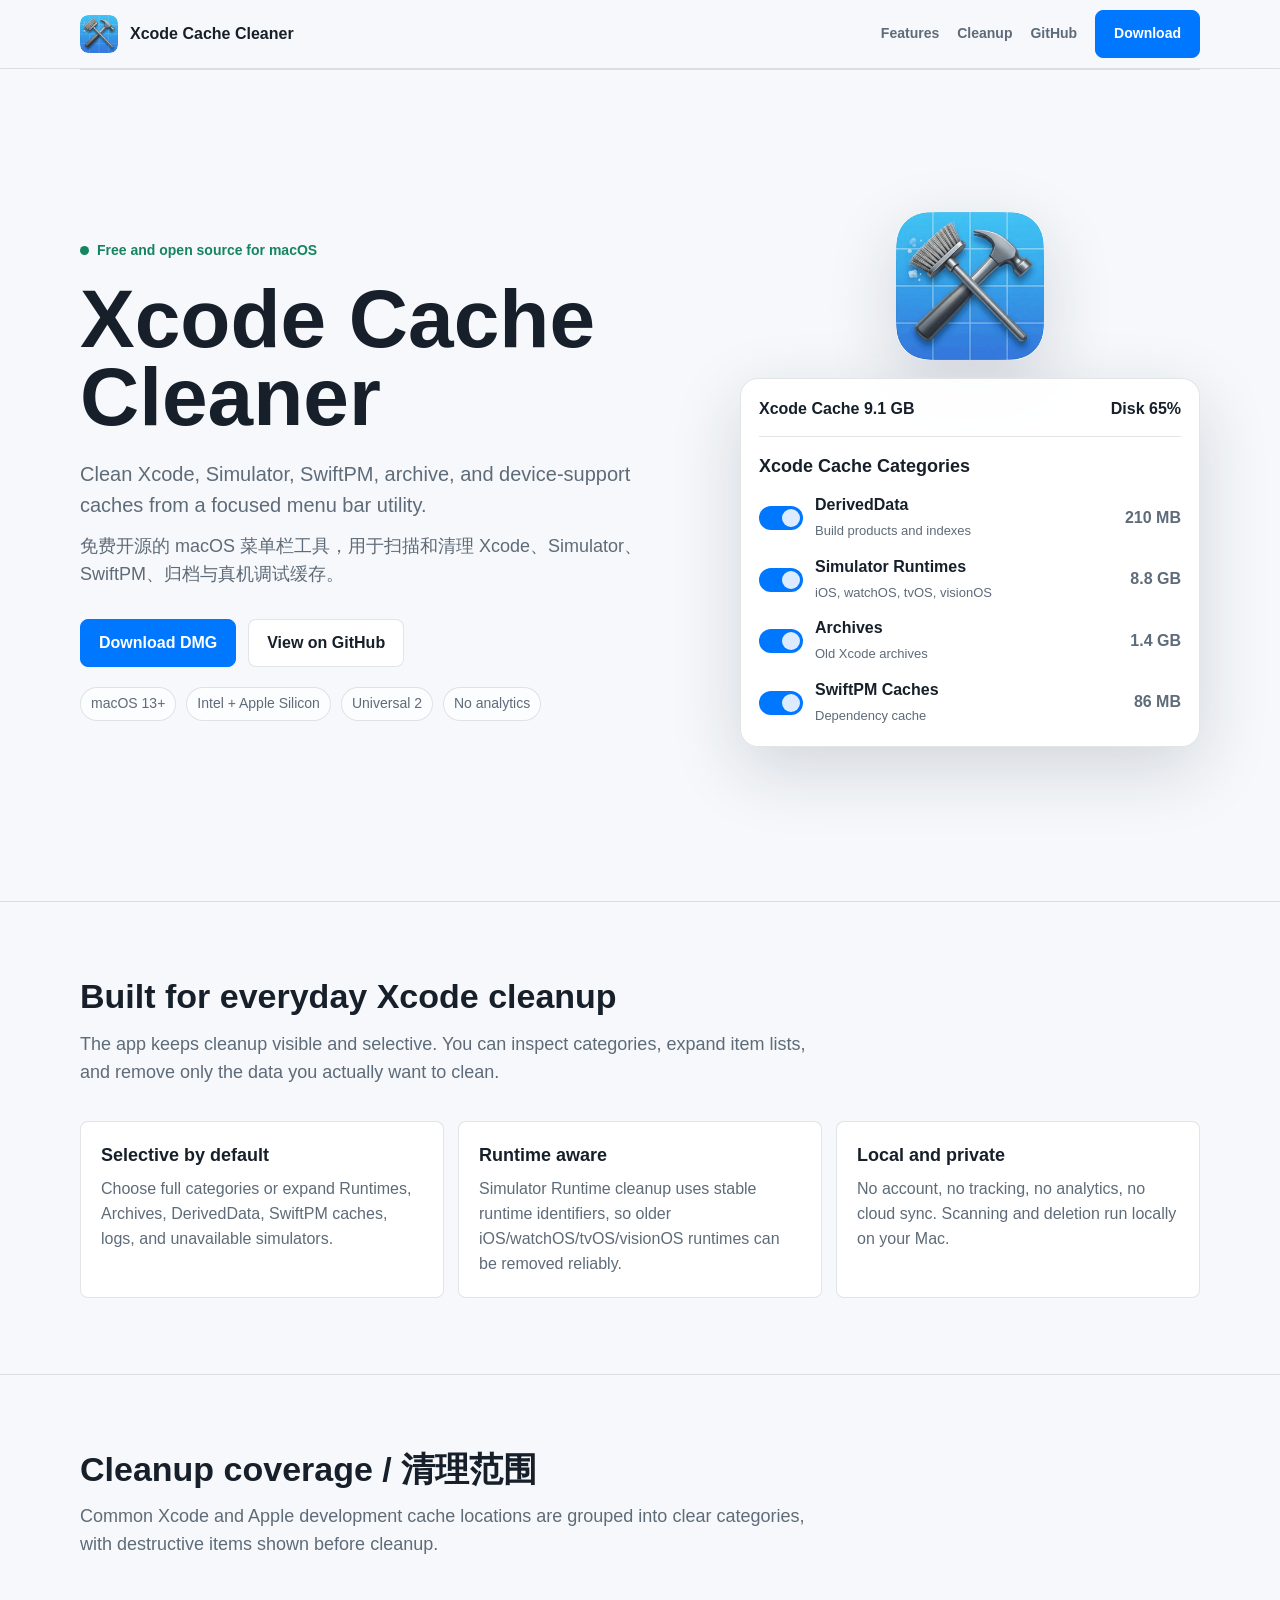
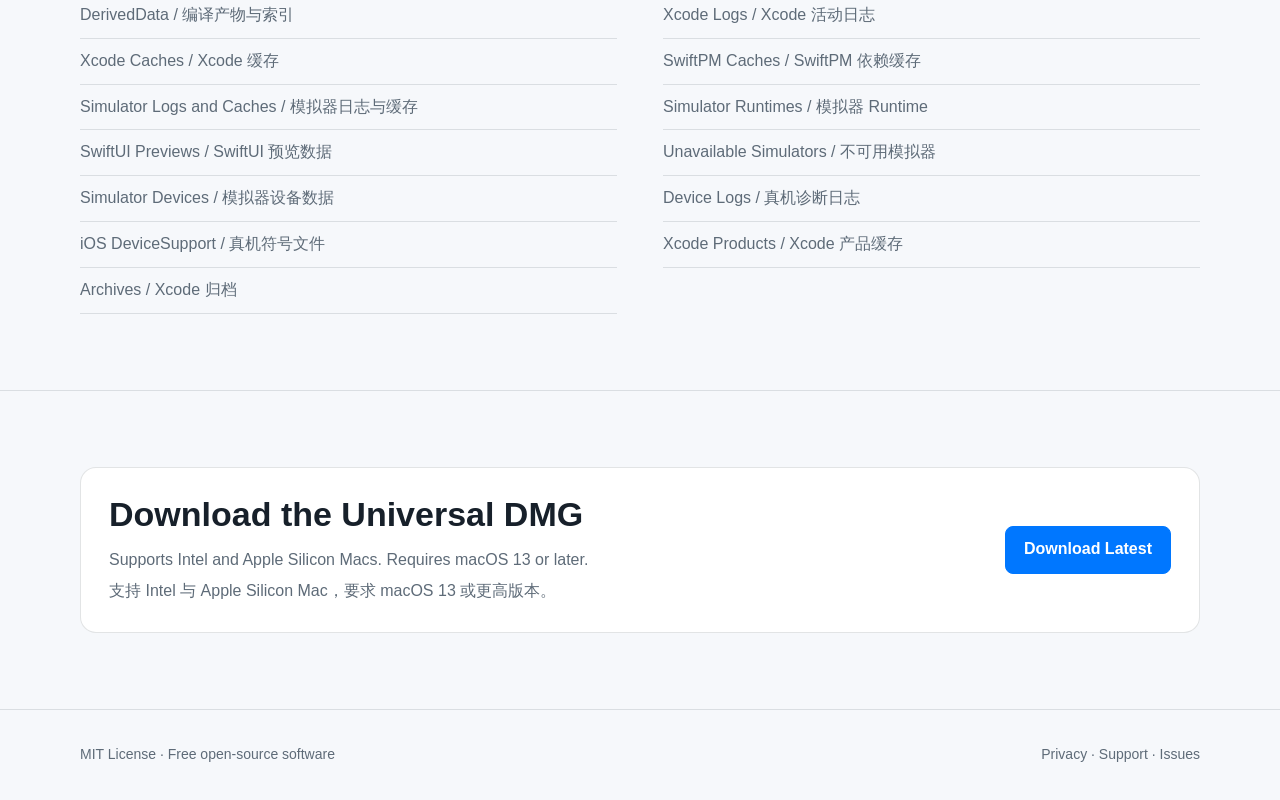
==== index.html @ e65fd84c "Polish README and GitHub Pages" ====
<!doctype html>
<html lang="en">
<head>
  <meta charset="utf-8" />
  <meta name="viewport" content="width=device-width, initial-scale=1" />
  <meta name="description" content="Xcode Cache Cleaner is a free open-source macOS menu bar utility for cleaning Xcode, Simulator, SwiftPM, archive, and device-support caches." />
  <title>Xcode Cache Cleaner</title>
  <style>
    :root {
      color-scheme: light dark;
      --bg: #f6f8fb;
      --surface: #ffffff;
      --surface-soft: #eef3f8;
      --text: #17202a;
      --muted: #5e6b78;
      --line: rgba(23, 32, 42, .12);
      --blue: #0077ff;
      --green: #16845f;
      --shadow: 0 22px 70px rgba(26, 39, 56, .16);
      --radius: 8px;
      font-family: -apple-system, BlinkMacSystemFont, "SF Pro Text", "Segoe UI", Helvetica, Arial, sans-serif;
    }

    @media (prefers-color-scheme: dark) {
      :root {
        --bg: #101416;
        --surface: #171d20;
        --surface-soft: #20282d;
        --text: #f2f5f7;
        --muted: #a4adb5;
        --line: rgba(242, 245, 247, .13);
        --shadow: 0 22px 70px rgba(0, 0, 0, .36);
      }
    }

    * { box-sizing: border-box; }

    body {
      margin: 0;
      background: var(--bg);
      color: var(--text);
      line-height: 1.55;
    }

    a { color: inherit; }

    .wrap {
      width: min(1120px, calc(100% - 40px));
      margin: 0 auto;
    }

    header {
      position: sticky;
      top: 0;
      z-index: 4;
      border-bottom: 1px solid var(--line);
      background: color-mix(in srgb, var(--bg) 86%, transparent);
      backdrop-filter: blur(18px);
    }

    nav {
      min-height: 68px;
      display: flex;
      align-items: center;
      justify-content: space-between;
      gap: 20px;
    }

    .brand {
      display: inline-flex;
      align-items: center;
      gap: 12px;
      text-decoration: none;
      font-weight: 800;
    }

    .brand img {
      width: 38px;
      height: 38px;
      border-radius: 8px;
    }

    .nav-links {
      display: flex;
      align-items: center;
      gap: 18px;
      color: var(--muted);
      font-size: 14px;
      font-weight: 650;
    }

    .nav-links a {
      text-decoration: none;
    }

    .hero {
      min-height: calc(100vh - 68px);
      display: grid;
      grid-template-columns: minmax(0, 1fr) minmax(360px, 460px);
      align-items: center;
      gap: 64px;
      padding: 60px 0 72px;
    }

    .eyebrow {
      display: inline-flex;
      align-items: center;
      gap: 8px;
      color: var(--green);
      font-size: 14px;
      font-weight: 800;
      margin-bottom: 18px;
    }

    .eyebrow::before {
      content: "";
      width: 9px;
      height: 9px;
      border-radius: 50%;
      background: var(--green);
    }

    h1 {
      font-size: clamp(46px, 7vw, 82px);
      line-height: .96;
      letter-spacing: 0;
      margin: 0 0 22px;
      max-width: 820px;
    }

    .lead {
      color: var(--muted);
      font-size: 20px;
      max-width: 700px;
      margin: 0 0 12px;
    }

    .lead.zh {
      font-size: 18px;
      margin-bottom: 30px;
    }

    .actions {
      display: flex;
      flex-wrap: wrap;
      gap: 12px;
      align-items: center;
    }

    .button {
      display: inline-flex;
      align-items: center;
      justify-content: center;
      min-height: 48px;
      padding: 0 18px;
      border-radius: var(--radius);
      text-decoration: none;
      font-weight: 800;
      border: 1px solid var(--line);
      background: var(--surface);
    }

    .button.primary {
      background: var(--blue);
      color: white;
      border-color: var(--blue);
    }

    .meta {
      margin-top: 20px;
      display: flex;
      flex-wrap: wrap;
      gap: 10px;
      color: var(--muted);
      font-size: 14px;
    }

    .pill {
      border: 1px solid var(--line);
      border-radius: 999px;
      padding: 5px 10px;
      background: color-mix(in srgb, var(--surface) 70%, transparent);
    }

    .product {
      display: grid;
      gap: 18px;
    }

    .app-icon {
      width: 148px;
      height: 148px;
      border-radius: 32px;
      box-shadow: var(--shadow);
      justify-self: center;
    }

    .menu-preview {
      border: 1px solid var(--line);
      background: color-mix(in srgb, var(--surface) 92%, transparent);
      border-radius: 18px;
      box-shadow: var(--shadow);
      padding: 18px;
    }

    .preview-top {
      display: flex;
      justify-content: space-between;
      gap: 16px;
      padding-bottom: 14px;
      border-bottom: 1px solid var(--line);
      font-weight: 800;
    }

    .preview-title {
      margin: 16px 0 12px;
      font-size: 18px;
      font-weight: 800;
    }

    .rows {
      display: grid;
      gap: 12px;
    }

    .row {
      display: grid;
      grid-template-columns: 44px 1fr auto;
      gap: 12px;
      align-items: center;
    }

    .toggle {
      width: 44px;
      height: 24px;
      border-radius: 999px;
      background: var(--blue);
      position: relative;
    }

    .toggle::after {
      content: "";
      position: absolute;
      right: 3px;
      top: 3px;
      width: 18px;
      height: 18px;
      border-radius: 50%;
      background: #dcebff;
    }

    .row strong { display: block; }
    .row span { color: var(--muted); font-size: 13px; }
    .size { color: var(--muted); font-weight: 800; white-space: nowrap; }

    section {
      padding: 76px 0;
      border-top: 1px solid var(--line);
    }

    h2 {
      font-size: 34px;
      line-height: 1.08;
      margin: 0 0 16px;
      letter-spacing: 0;
    }

    .section-lead {
      max-width: 760px;
      color: var(--muted);
      font-size: 18px;
      margin: 0 0 34px;
    }

    .grid {
      display: grid;
      grid-template-columns: repeat(3, minmax(0, 1fr));
      gap: 14px;
    }

    .feature {
      background: var(--surface);
      border: 1px solid var(--line);
      border-radius: var(--radius);
      padding: 20px;
    }

    .feature h3 {
      margin: 0 0 8px;
      font-size: 18px;
    }

    .feature p {
      margin: 0;
      color: var(--muted);
    }

    .categories {
      columns: 2;
      column-gap: 46px;
      padding: 0;
      margin: 0;
      list-style: none;
    }

    .categories li {
      break-inside: avoid;
      padding: 10px 0;
      border-bottom: 1px solid var(--line);
      color: var(--muted);
    }

    .download-band {
      background: var(--surface);
      border: 1px solid var(--line);
      border-radius: 16px;
      padding: 28px;
      display: flex;
      align-items: center;
      justify-content: space-between;
      gap: 24px;
    }

    .download-band p {
      margin: 6px 0 0;
      color: var(--muted);
    }

    footer {
      border-top: 1px solid var(--line);
      padding: 34px 0;
      color: var(--muted);
      font-size: 14px;
    }

    footer .wrap {
      display: flex;
      justify-content: space-between;
      gap: 20px;
      flex-wrap: wrap;
    }

    footer a { text-decoration: none; }

    @media (max-width: 860px) {
      .wrap { width: min(100% - 28px, 1120px); }
      .nav-links { gap: 12px; font-size: 13px; }
      .hero {
        grid-template-columns: 1fr;
        gap: 38px;
        padding-top: 38px;
      }
      .product { max-width: 520px; }
      .grid { grid-template-columns: 1fr; }
      .categories { columns: 1; }
      .download-band { align-items: flex-start; flex-direction: column; }
    }

    @media (max-width: 560px) {
      .nav-links a:not(.button) { display: none; }
      .brand span { display: none; }
      .button { width: 100%; }
      .actions .button { width: auto; }
      h1 { font-size: 44px; }
      .lead { font-size: 18px; }
      .lead.zh { font-size: 16px; }
      .preview-top { display: block; }
      .row { grid-template-columns: 44px 1fr; }
      .size { grid-column: 2; }
    }
  </style>
</head>
<body>
  <header>
    <nav class="wrap" aria-label="Main navigation">
      <a class="brand" href="#">
        <img src="XcodeCacheCleaner/Assets.xcassets/AppIcon.appiconset/icon_128.png" alt="Xcode Cache Cleaner icon" />
        <span>Xcode Cache Cleaner</span>
      </a>
      <div class="nav-links">
        <a href="#features">Features</a>
        <a href="#cleanup">Cleanup</a>
        <a href="https://github.com/yicheng2031/XcodeCacheCleaner">GitHub</a>
        <a class="button primary" href="https://github.com/yicheng2031/XcodeCacheCleaner/releases/latest">Download</a>
      </div>
    </nav>
  </header>

  <main>
    <section class="hero wrap">
      <div>
        <div class="eyebrow">Free and open source for macOS</div>
        <h1>Xcode Cache Cleaner</h1>
        <p class="lead">Clean Xcode, Simulator, SwiftPM, archive, and device-support caches from a focused menu bar utility.</p>
        <p class="lead zh">免费开源的 macOS 菜单栏工具，用于扫描和清理 Xcode、Simulator、SwiftPM、归档与真机调试缓存。</p>
        <div class="actions">
          <a class="button primary" href="https://github.com/yicheng2031/XcodeCacheCleaner/releases/latest">Download DMG</a>
          <a class="button" href="https://github.com/yicheng2031/XcodeCacheCleaner">View on GitHub</a>
        </div>
        <div class="meta" aria-label="Compatibility">
          <span class="pill">macOS 13+</span>
          <span class="pill">Intel + Apple Silicon</span>
          <span class="pill">Universal 2</span>
          <span class="pill">No analytics</span>
        </div>
      </div>

      <div class="product" aria-label="Product preview">
        <img class="app-icon" src="XcodeCacheCleaner/Assets.xcassets/AppIcon.appiconset/icon_256.png" alt="Xcode Cache Cleaner app icon" />
        <div class="menu-preview">
          <div class="preview-top">
            <span>Xcode Cache 9.1 GB</span>
            <span>Disk 65%</span>
          </div>
          <div class="preview-title">Xcode Cache Categories</div>
          <div class="rows">
            <div class="row">
              <span class="toggle"></span>
              <div><strong>DerivedData</strong><span>Build products and indexes</span></div>
              <div class="size">210 MB</div>
            </div>
            <div class="row">
              <span class="toggle"></span>
              <div><strong>Simulator Runtimes</strong><span>iOS, watchOS, tvOS, visionOS</span></div>
              <div class="size">8.8 GB</div>
            </div>
            <div class="row">
              <span class="toggle"></span>
              <div><strong>Archives</strong><span>Old Xcode archives</span></div>
              <div class="size">1.4 GB</div>
            </div>
            <div class="row">
              <span class="toggle"></span>
              <div><strong>SwiftPM Caches</strong><span>Dependency cache</span></div>
              <div class="size">86 MB</div>
            </div>
          </div>
        </div>
      </div>
    </section>

    <section id="features">
      <div class="wrap">
        <h2>Built for everyday Xcode cleanup</h2>
        <p class="section-lead">The app keeps cleanup visible and selective. You can inspect categories, expand item lists, and remove only the data you actually want to clean.</p>
        <div class="grid">
          <article class="feature">
            <h3>Selective by default</h3>
            <p>Choose full categories or expand Runtimes, Archives, DerivedData, SwiftPM caches, logs, and unavailable simulators.</p>
          </article>
          <article class="feature">
            <h3>Runtime aware</h3>
            <p>Simulator Runtime cleanup uses stable runtime identifiers, so older iOS/watchOS/tvOS/visionOS runtimes can be removed reliably.</p>
          </article>
          <article class="feature">
            <h3>Local and private</h3>
            <p>No account, no tracking, no analytics, no cloud sync. Scanning and deletion run locally on your Mac.</p>
          </article>
        </div>
      </div>
    </section>

    <section id="cleanup">
      <div class="wrap">
        <h2>Cleanup coverage / 清理范围</h2>
        <p class="section-lead">Common Xcode and Apple development cache locations are grouped into clear categories, with destructive items shown before cleanup.</p>
        <ul class="categories">
          <li>DerivedData / 编译产物与索引</li>
          <li>Xcode Caches / Xcode 缓存</li>
          <li>Simulator Logs and Caches / 模拟器日志与缓存</li>
          <li>SwiftUI Previews / SwiftUI 预览数据</li>
          <li>Simulator Devices / 模拟器设备数据</li>
          <li>iOS DeviceSupport / 真机符号文件</li>
          <li>Archives / Xcode 归档</li>
          <li>Xcode Logs / Xcode 活动日志</li>
          <li>SwiftPM Caches / SwiftPM 依赖缓存</li>
          <li>Simulator Runtimes / 模拟器 Runtime</li>
          <li>Unavailable Simulators / 不可用模拟器</li>
          <li>Device Logs / 真机诊断日志</li>
          <li>Xcode Products / Xcode 产品缓存</li>
        </ul>
      </div>
    </section>

    <section id="download">
      <div class="wrap">
        <div class="download-band">
          <div>
            <h2>Download the Universal DMG</h2>
            <p>Supports Intel and Apple Silicon Macs. Requires macOS 13 or later.</p>
            <p>支持 Intel 与 Apple Silicon Mac，要求 macOS 13 或更高版本。</p>
          </div>
          <a class="button primary" href="https://github.com/yicheng2031/XcodeCacheCleaner/releases/latest">Download Latest</a>
        </div>
      </div>
    </section>
  </main>

  <footer>
    <div class="wrap">
      <span>MIT License · Free open-source software</span>
      <span>
        <a href="privacy.html">Privacy</a> ·
        <a href="support.html">Support</a> ·
        <a href="https://github.com/yicheng2031/XcodeCacheCleaner/issues">Issues</a>
      </span>
    </div>
  </footer>
</body>
</html>
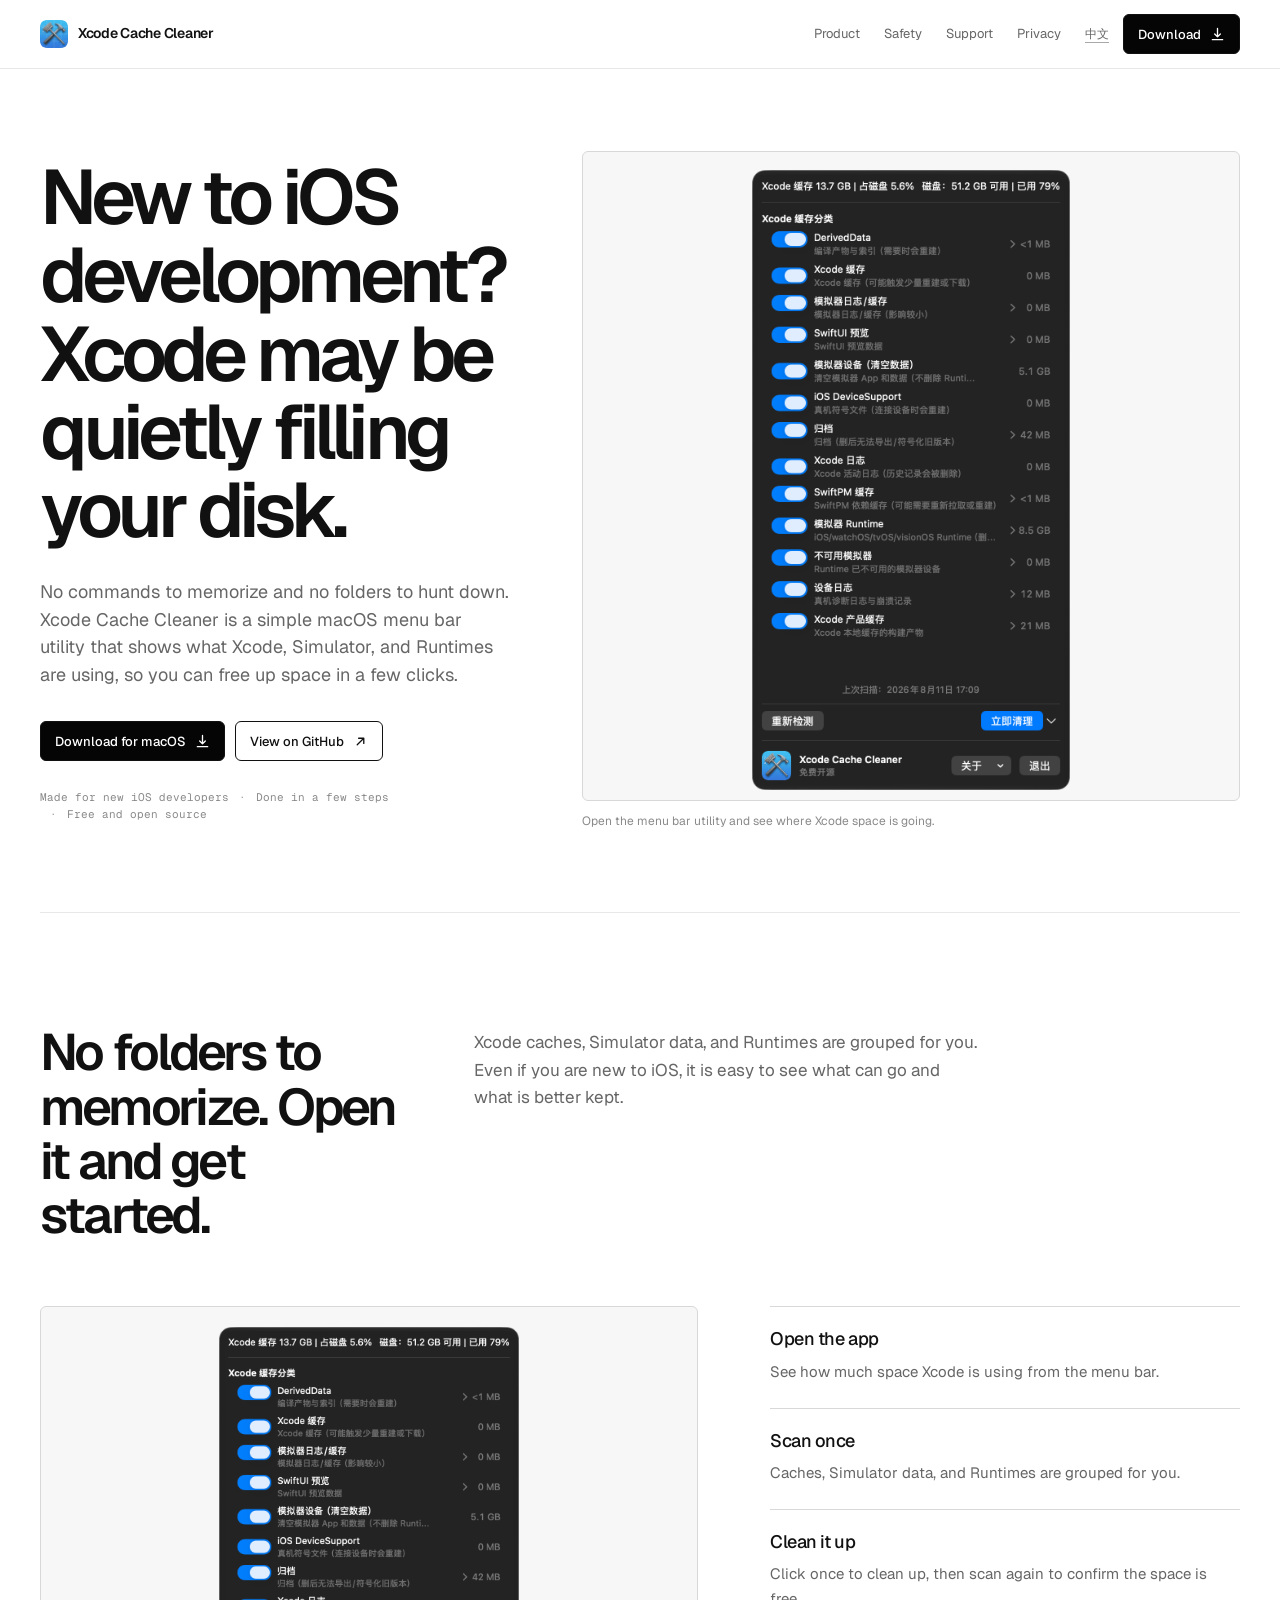
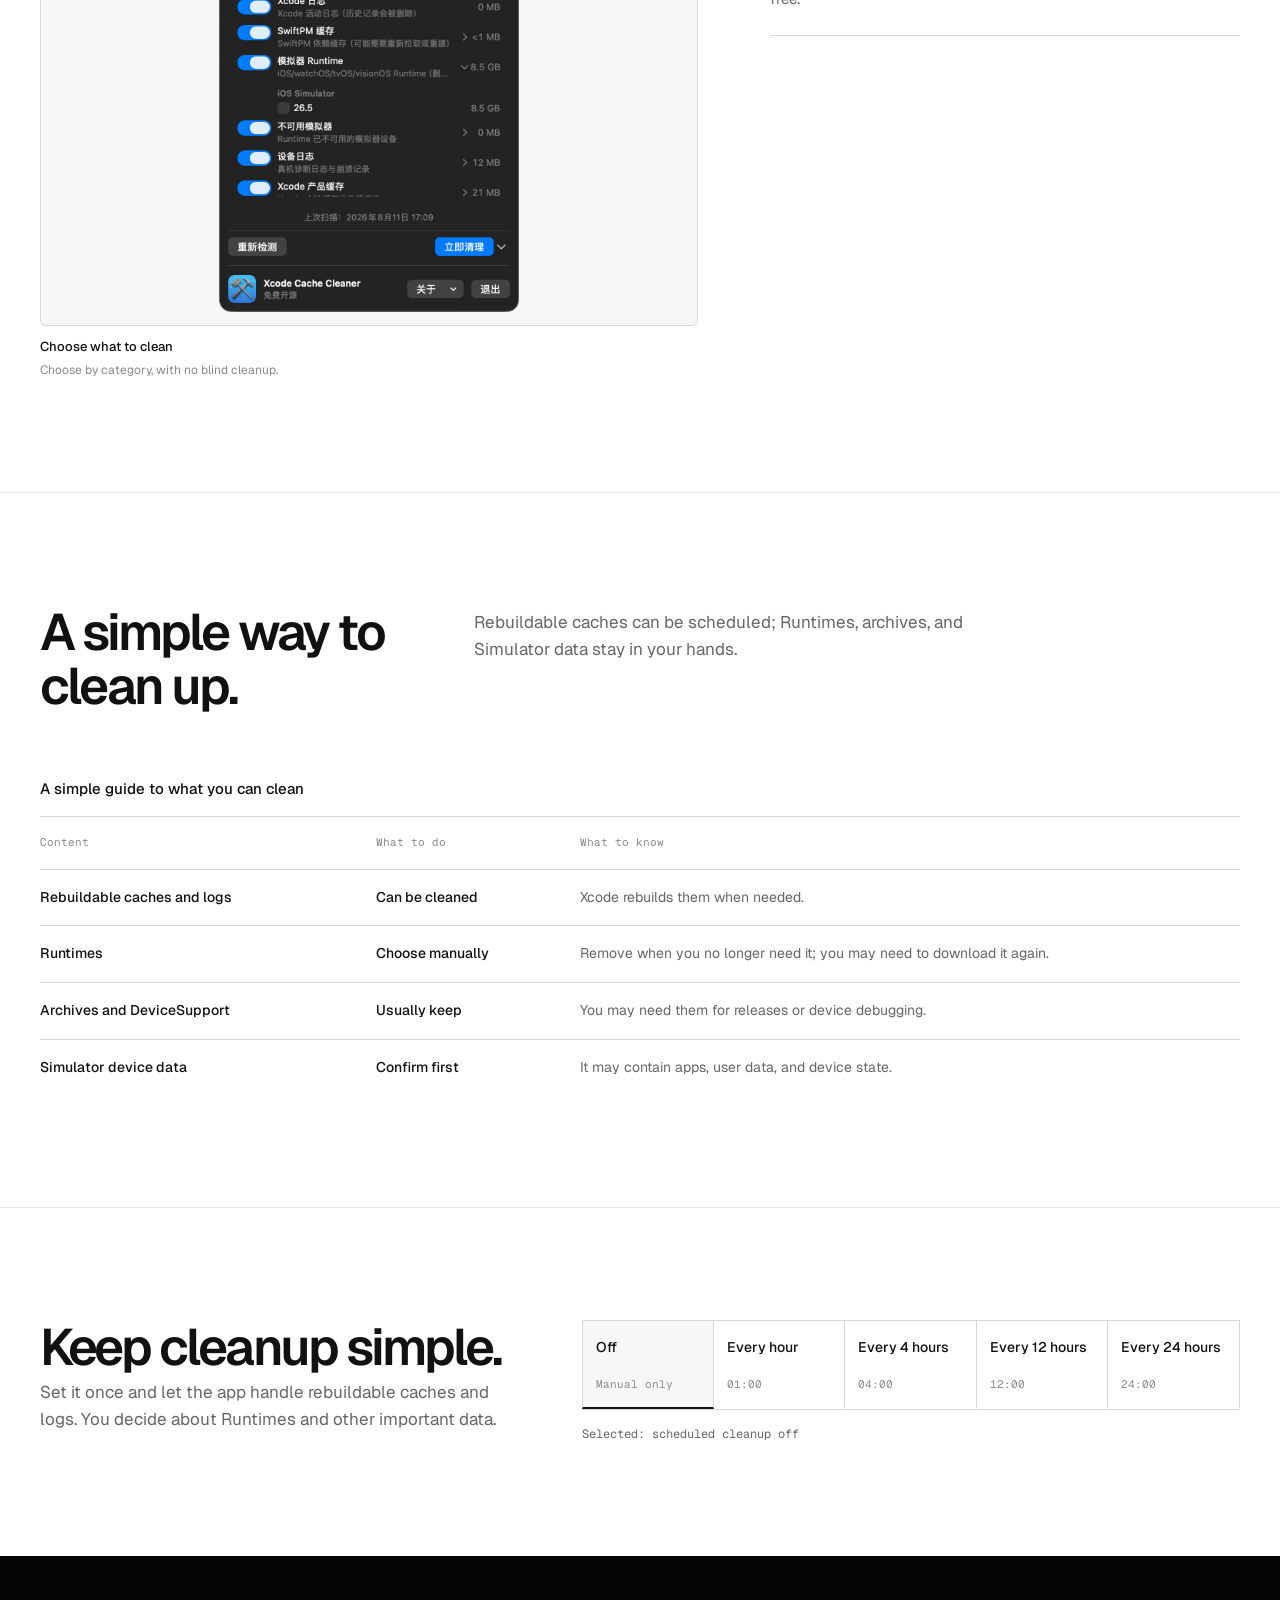
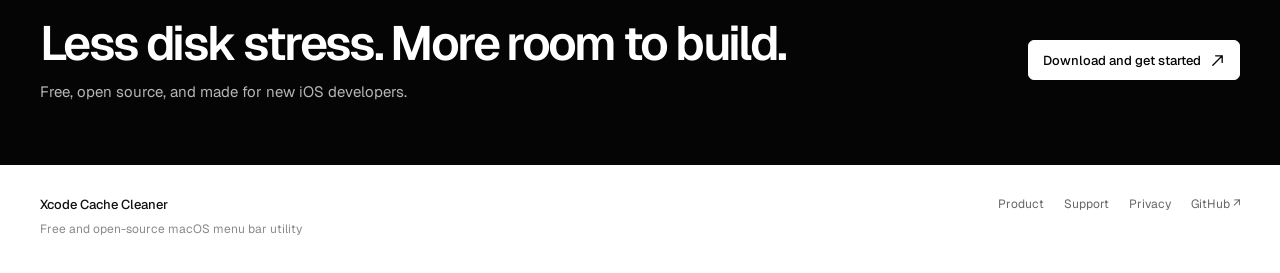
==== commit 67a7a2f0: "Prepare Xcode Cache Cleaner 1.2 release" ====
--- a/index.html
+++ b/index.html
@@ -1,509 +1,252 @@
 <!doctype html>
-<html lang="en">
+<html lang="zh-CN">
 <head>
   <meta charset="utf-8" />
   <meta name="viewport" content="width=device-width, initial-scale=1" />
-  <meta name="description" content="Xcode Cache Cleaner is a free open-source macOS menu bar utility for cleaning Xcode, Simulator, SwiftPM, archive, and device-support caches." />
-  <title>Xcode Cache Cleaner</title>
-  <style>
-    :root {
-      color-scheme: light dark;
-      --bg: #f6f8fb;
-      --surface: #ffffff;
-      --surface-soft: #eef3f8;
-      --text: #17202a;
-      --muted: #5e6b78;
-      --line: rgba(23, 32, 42, .12);
-      --blue: #0077ff;
-      --green: #16845f;
-      --shadow: 0 22px 70px rgba(26, 39, 56, .16);
-      --radius: 8px;
-      font-family: -apple-system, BlinkMacSystemFont, "SF Pro Text", "Segoe UI", Helvetica, Arial, sans-serif;
-    }
-
-    @media (prefers-color-scheme: dark) {
-      :root {
-        --bg: #101416;
-        --surface: #171d20;
-        --surface-soft: #20282d;
-        --text: #f2f5f7;
-        --muted: #a4adb5;
-        --line: rgba(242, 245, 247, .13);
-        --shadow: 0 22px 70px rgba(0, 0, 0, .36);
-      }
-    }
-
-    * { box-sizing: border-box; }
-
-    body {
-      margin: 0;
-      background: var(--bg);
-      color: var(--text);
-      line-height: 1.55;
-    }
-
-    a { color: inherit; }
-
-    .wrap {
-      width: min(1120px, calc(100% - 40px));
-      margin: 0 auto;
-    }
-
-    header {
-      position: sticky;
-      top: 0;
-      z-index: 4;
-      border-bottom: 1px solid var(--line);
-      background: color-mix(in srgb, var(--bg) 86%, transparent);
-      backdrop-filter: blur(18px);
-    }
-
-    nav {
-      min-height: 68px;
-      display: flex;
-      align-items: center;
-      justify-content: space-between;
-      gap: 20px;
-    }
-
-    .brand {
-      display: inline-flex;
-      align-items: center;
-      gap: 12px;
-      text-decoration: none;
-      font-weight: 800;
-    }
-
-    .brand img {
-      width: 38px;
-      height: 38px;
-      border-radius: 8px;
-    }
-
-    .nav-links {
-      display: flex;
-      align-items: center;
-      gap: 18px;
-      color: var(--muted);
-      font-size: 14px;
-      font-weight: 650;
-    }
-
-    .nav-links a {
-      text-decoration: none;
-    }
-
-    .hero {
-      min-height: calc(100vh - 68px);
-      display: grid;
-      grid-template-columns: minmax(0, 1fr) minmax(360px, 460px);
-      align-items: center;
-      gap: 64px;
-      padding: 60px 0 72px;
-    }
-
-    .eyebrow {
-      display: inline-flex;
-      align-items: center;
-      gap: 8px;
-      color: var(--green);
-      font-size: 14px;
-      font-weight: 800;
-      margin-bottom: 18px;
-    }
-
-    .eyebrow::before {
-      content: "";
-      width: 9px;
-      height: 9px;
-      border-radius: 50%;
-      background: var(--green);
-    }
-
-    h1 {
-      font-size: clamp(46px, 7vw, 82px);
-      line-height: .96;
-      letter-spacing: 0;
-      margin: 0 0 22px;
-      max-width: 820px;
-    }
-
-    .lead {
-      color: var(--muted);
-      font-size: 20px;
-      max-width: 700px;
-      margin: 0 0 12px;
-    }
-
-    .lead.zh {
-      font-size: 18px;
-      margin-bottom: 30px;
-    }
-
-    .actions {
-      display: flex;
-      flex-wrap: wrap;
-      gap: 12px;
-      align-items: center;
-    }
-
-    .button {
-      display: inline-flex;
-      align-items: center;
-      justify-content: center;
-      min-height: 48px;
-      padding: 0 18px;
-      border-radius: var(--radius);
-      text-decoration: none;
-      font-weight: 800;
-      border: 1px solid var(--line);
-      background: var(--surface);
-    }
-
-    .button.primary {
-      background: var(--blue);
-      color: white;
-      border-color: var(--blue);
-    }
-
-    .meta {
-      margin-top: 20px;
-      display: flex;
-      flex-wrap: wrap;
-      gap: 10px;
-      color: var(--muted);
-      font-size: 14px;
-    }
-
-    .pill {
-      border: 1px solid var(--line);
-      border-radius: 999px;
-      padding: 5px 10px;
-      background: color-mix(in srgb, var(--surface) 70%, transparent);
-    }
-
-    .product {
-      display: grid;
-      gap: 18px;
-    }
-
-    .app-icon {
-      width: 148px;
-      height: 148px;
-      border-radius: 32px;
-      box-shadow: var(--shadow);
-      justify-self: center;
-    }
-
-    .menu-preview {
-      border: 1px solid var(--line);
-      background: color-mix(in srgb, var(--surface) 92%, transparent);
-      border-radius: 18px;
-      box-shadow: var(--shadow);
-      padding: 18px;
-    }
-
-    .preview-top {
-      display: flex;
-      justify-content: space-between;
-      gap: 16px;
-      padding-bottom: 14px;
-      border-bottom: 1px solid var(--line);
-      font-weight: 800;
-    }
-
-    .preview-title {
-      margin: 16px 0 12px;
-      font-size: 18px;
-      font-weight: 800;
-    }
-
-    .rows {
-      display: grid;
-      gap: 12px;
-    }
-
-    .row {
-      display: grid;
-      grid-template-columns: 44px 1fr auto;
-      gap: 12px;
-      align-items: center;
-    }
-
-    .toggle {
-      width: 44px;
-      height: 24px;
-      border-radius: 999px;
-      background: var(--blue);
-      position: relative;
-    }
-
-    .toggle::after {
-      content: "";
-      position: absolute;
-      right: 3px;
-      top: 3px;
-      width: 18px;
-      height: 18px;
-      border-radius: 50%;
-      background: #dcebff;
-    }
-
-    .row strong { display: block; }
-    .row span { color: var(--muted); font-size: 13px; }
-    .size { color: var(--muted); font-weight: 800; white-space: nowrap; }
-
-    section {
-      padding: 76px 0;
-      border-top: 1px solid var(--line);
-    }
-
-    h2 {
-      font-size: 34px;
-      line-height: 1.08;
-      margin: 0 0 16px;
-      letter-spacing: 0;
-    }
-
-    .section-lead {
-      max-width: 760px;
-      color: var(--muted);
-      font-size: 18px;
-      margin: 0 0 34px;
-    }
-
-    .grid {
-      display: grid;
-      grid-template-columns: repeat(3, minmax(0, 1fr));
-      gap: 14px;
-    }
-
-    .feature {
-      background: var(--surface);
-      border: 1px solid var(--line);
-      border-radius: var(--radius);
-      padding: 20px;
-    }
-
-    .feature h3 {
-      margin: 0 0 8px;
-      font-size: 18px;
-    }
-
-    .feature p {
-      margin: 0;
-      color: var(--muted);
-    }
-
-    .categories {
-      columns: 2;
-      column-gap: 46px;
-      padding: 0;
-      margin: 0;
-      list-style: none;
-    }
-
-    .categories li {
-      break-inside: avoid;
-      padding: 10px 0;
-      border-bottom: 1px solid var(--line);
-      color: var(--muted);
-    }
-
-    .download-band {
-      background: var(--surface);
-      border: 1px solid var(--line);
-      border-radius: 16px;
-      padding: 28px;
-      display: flex;
-      align-items: center;
-      justify-content: space-between;
-      gap: 24px;
-    }
-
-    .download-band p {
-      margin: 6px 0 0;
-      color: var(--muted);
-    }
-
-    footer {
-      border-top: 1px solid var(--line);
-      padding: 34px 0;
-      color: var(--muted);
-      font-size: 14px;
-    }
-
-    footer .wrap {
-      display: flex;
-      justify-content: space-between;
-      gap: 20px;
-      flex-wrap: wrap;
-    }
-
-    footer a { text-decoration: none; }
-
-    @media (max-width: 860px) {
-      .wrap { width: min(100% - 28px, 1120px); }
-      .nav-links { gap: 12px; font-size: 13px; }
-      .hero {
-        grid-template-columns: 1fr;
-        gap: 38px;
-        padding-top: 38px;
-      }
-      .product { max-width: 520px; }
-      .grid { grid-template-columns: 1fr; }
-      .categories { columns: 1; }
-      .download-band { align-items: flex-start; flex-direction: column; }
-    }
-
-    @media (max-width: 560px) {
-      .nav-links a:not(.button) { display: none; }
-      .brand span { display: none; }
-      .button { width: 100%; }
-      .actions .button { width: auto; }
-      h1 { font-size: 44px; }
-      .lead { font-size: 18px; }
-      .lead.zh { font-size: 16px; }
-      .preview-top { display: block; }
-      .row { grid-template-columns: 44px 1fr; }
-      .size { grid-column: 2; }
-    }
-  </style>
+  <meta name="description" content="A simple macOS menu bar utility for new iOS developers who need to free up space quietly used by Xcode." />
+  <meta name="theme-color" content="#ffffff" />
+  <title>Xcode Cache Cleaner — Free up space used by Xcode</title>
+  <link rel="preconnect" href="https://fonts.googleapis.com" />
+  <link rel="preconnect" href="https://fonts.gstatic.com" crossorigin />
+  <link href="https://fonts.googleapis.com/css2?family=Geist:wght@400;500;600&family=Geist+Mono:wght@400;500&display=swap" rel="stylesheet" referrerpolicy="no-referrer" />
+  <link rel="icon" type="image/png" href="XcodeCacheCleaner/Assets.xcassets/AppIcon.appiconset/icon_32.png" />
+  <link rel="stylesheet" href="site.css" />
+  <script src="site.js" defer></script>
 </head>
-<body>
-  <header>
-    <nav class="wrap" aria-label="Main navigation">
-      <a class="brand" href="#">
-        <img src="XcodeCacheCleaner/Assets.xcassets/AppIcon.appiconset/icon_128.png" alt="Xcode Cache Cleaner icon" />
-        <span>Xcode Cache Cleaner</span>
+<body data-lang="zh">
+  <a class="skip-link" href="#main"><span class="lang-zh">跳到主要内容</span><span class="lang-en">Skip to content</span></a>
+
+  <header class="site-header">
+    <div class="wrap site-header-inner">
+      <a class="brand" href="index.html" aria-label="Xcode Cache Cleaner home">
+        <img src="XcodeCacheCleaner/Assets.xcassets/AppIcon.appiconset/icon_256.png" alt="" />
+        <span class="brand-name">Xcode Cache Cleaner</span>
       </a>
-      <div class="nav-links">
-        <a href="#features">Features</a>
-        <a href="#cleanup">Cleanup</a>
-        <a href="https://github.com/yicheng2031/XcodeCacheCleaner">GitHub</a>
-        <a class="button primary" href="https://github.com/yicheng2031/XcodeCacheCleaner/releases/latest">Download</a>
-      </div>
-    </nav>
+
+      <nav class="site-nav" aria-label="Primary navigation">
+        <a href="#product"><span class="lang-zh">产品界面</span><span class="lang-en">Product</span></a>
+        <a href="#coverage"><span class="lang-zh">清理边界</span><span class="lang-en">Safety</span></a>
+        <a href="support.html"><span class="lang-zh">支持</span><span class="lang-en">Support</span></a>
+        <a href="privacy.html"><span class="lang-zh">隐私</span><span class="lang-en">Privacy</span></a>
+      </nav>
+
+      <details class="mobile-menu">
+        <summary>Menu / 菜单</summary>
+        <div class="mobile-menu-panel">
+          <a href="#product"><span class="lang-zh">产品界面</span><span class="lang-en">Product</span></a>
+          <a href="#coverage"><span class="lang-zh">清理边界</span><span class="lang-en">Safety</span></a>
+          <a href="support.html"><span class="lang-zh">支持</span><span class="lang-en">Support</span></a>
+          <a href="privacy.html"><span class="lang-zh">隐私</span><span class="lang-en">Privacy</span></a>
+        </div>
+      </details>
+
+      <div class="header-actions">
+        <button class="language-toggle" type="button" data-language-toggle aria-label="Switch site language to English">EN</button>
+        <a class="header-download" href="https://github.com/yicheng2031/XcodeCacheCleaner/releases/latest" target="_blank" rel="noreferrer">
+          <span class="lang-zh">下载</span>
+          <span class="lang-en">Download</span>
+          <svg viewBox="0 0 16 16" aria-hidden="true"><path d="M8 1.5v9m0 0 3-3m-3 3-3-3M2.5 13.5h11" /></svg>
+        </a>
+      </div>
+    </div>
   </header>
 
-  <main>
-    <section class="hero wrap">
-      <div>
-        <div class="eyebrow">Free and open source for macOS</div>
-        <h1>Xcode Cache Cleaner</h1>
-        <p class="lead">Clean Xcode, Simulator, SwiftPM, archive, and device-support caches from a focused menu bar utility.</p>
-        <p class="lead zh">免费开源的 macOS 菜单栏工具，用于扫描和清理 Xcode、Simulator、SwiftPM、归档与真机调试缓存。</p>
-        <div class="actions">
-          <a class="button primary" href="https://github.com/yicheng2031/XcodeCacheCleaner/releases/latest">Download DMG</a>
-          <a class="button" href="https://github.com/yicheng2031/XcodeCacheCleaner">View on GitHub</a>
-        </div>
-        <div class="meta" aria-label="Compatibility">
-          <span class="pill">macOS 13+</span>
-          <span class="pill">Intel + Apple Silicon</span>
-          <span class="pill">Universal 2</span>
-          <span class="pill">No analytics</span>
-        </div>
-      </div>
-
-      <div class="product" aria-label="Product preview">
-        <img class="app-icon" src="XcodeCacheCleaner/Assets.xcassets/AppIcon.appiconset/icon_256.png" alt="Xcode Cache Cleaner app icon" />
-        <div class="menu-preview">
-          <div class="preview-top">
-            <span>Xcode Cache 9.1 GB</span>
-            <span>Disk 65%</span>
+  <main id="main">
+    <section class="opening wrap" id="top">
+      <div class="opening-copy">
+        <h1>
+          <span class="lang-zh">刚开始做 iOS，磁盘却被 Xcode 悄悄占满了？</span>
+          <span class="lang-en">New to iOS development? Xcode may be quietly filling your disk.</span>
+        </h1>
+        <p class="opening-lede">
+          <span class="lang-zh">不用记命令，也不用手动翻目录。Xcode Cache Cleaner 是一个简单易用的 macOS 菜单栏工具，帮你找到 Xcode、Simulator 和 Runtime 占用的空间，选中后就能清理。</span>
+          <span class="lang-en">No commands to memorize and no folders to hunt down. Xcode Cache Cleaner is a simple macOS menu bar utility that shows what Xcode, Simulator, and Runtimes are using, so you can free up space in a few clicks.</span>
+        </p>
+        <div class="opening-actions">
+          <a class="button button-primary" href="https://github.com/yicheng2031/XcodeCacheCleaner/releases/latest" target="_blank" rel="noreferrer">
+            <span class="lang-zh">下载 macOS 版本</span>
+            <span class="lang-en">Download for macOS</span>
+            <svg viewBox="0 0 16 16" aria-hidden="true"><path d="M8 1.5v9m0 0 3-3m-3 3-3-3M2.5 13.5h11" /></svg>
+          </a>
+          <a class="button button-secondary" href="https://github.com/yicheng2031/XcodeCacheCleaner" target="_blank" rel="noreferrer">
+            <span class="lang-zh">查看 GitHub</span>
+            <span class="lang-en">View on GitHub</span>
+            <svg viewBox="0 0 16 16" aria-hidden="true"><path d="M4.5 11.5 11.5 4.5M6 4.5h5.5V10" /></svg>
+          </a>
+        </div>
+        <p class="opening-facts">
+          <span><span class="lang-zh">适合 iOS 新手</span><span class="lang-en">Made for new iOS developers</span></span>
+          <span><span class="lang-zh">几步完成</span><span class="lang-en">Done in a few steps</span></span>
+          <span><span class="lang-zh">免费且开源</span><span class="lang-en">Free and open source</span></span>
+        </p>
+      </div>
+
+      <figure class="opening-evidence">
+        <div class="evidence-frame evidence-frame-overview">
+          <img src="docs/screenshots/menu-overview.png" alt="Xcode Cache Cleaner menu showing Xcode storage categories and sizes" fetchpriority="high" />
+        </div>
+        <figcaption>
+          <span class="lang-zh">打开菜单栏，Xcode 占了多少空间一目了然。</span>
+          <span class="lang-en">Open the menu bar utility and see where Xcode space is going.</span>
+        </figcaption>
+      </figure>
+    </section>
+
+    <section class="page-section evidence-section" id="product">
+      <div class="wrap">
+        <div class="section-intro section-intro-narrow">
+          <h2>
+            <span class="lang-zh">不用记目录，打开就能看懂。</span>
+            <span class="lang-en">No folders to memorize. Open it and get started.</span>
+          </h2>
+          <p>
+            <span class="lang-zh">Xcode 的缓存、模拟器数据和 Runtime 都按分类列好。即使刚开始做 iOS，也能知道哪些可以清理，哪些最好保留。</span>
+            <span class="lang-en">Xcode caches, Simulator data, and Runtimes are grouped for you. Even if you are new to iOS, it is easy to see what can go and what is better kept.</span>
+          </p>
+        </div>
+
+        <div class="product-evidence-grid">
+          <figure class="product-evidence">
+            <div class="evidence-frame evidence-frame-detail">
+              <img src="docs/screenshots/runtime-selection.png" alt="Xcode Cache Cleaner with the Runtime category expanded" loading="lazy" />
+            </div>
+            <figcaption>
+              <strong><span class="lang-zh">需要清理什么，自己选</span><span class="lang-en">Choose what to clean</span></strong>
+              <span><span class="lang-zh">按分类选择，不用盲删。</span><span class="lang-en">Choose by category, with no blind cleanup.</span></span>
+            </figcaption>
+          </figure>
+
+          <div class="evidence-notes">
+            <div class="evidence-note">
+              <h3><span class="lang-zh">打开应用</span><span class="lang-en">Open the app</span></h3>
+              <p><span class="lang-zh">菜单栏里就能看到 Xcode 占用了多少空间。</span><span class="lang-en">See how much space Xcode is using from the menu bar.</span></p>
+            </div>
+            <div class="evidence-note">
+              <h3><span class="lang-zh">扫描一下</span><span class="lang-en">Scan once</span></h3>
+              <p><span class="lang-zh">缓存、Simulator 和 Runtime 分开列好，想清理哪一类由你决定。</span><span class="lang-en">Caches, Simulator data, and Runtimes are grouped for you.</span></p>
+            </div>
+            <div class="evidence-note">
+              <h3><span class="lang-zh">点击清理</span><span class="lang-en">Clean it up</span></h3>
+              <p><span class="lang-zh">点一下完成清理，之后重新扫描确认空间已经释放。</span><span class="lang-en">Click once to clean up, then scan again to confirm the space is free.</span></p>
+            </div>
           </div>
-          <div class="preview-title">Xcode Cache Categories</div>
-          <div class="rows">
-            <div class="row">
-              <span class="toggle"></span>
-              <div><strong>DerivedData</strong><span>Build products and indexes</span></div>
-              <div class="size">210 MB</div>
-            </div>
-            <div class="row">
-              <span class="toggle"></span>
-              <div><strong>Simulator Runtimes</strong><span>iOS, watchOS, tvOS, visionOS</span></div>
-              <div class="size">8.8 GB</div>
-            </div>
-            <div class="row">
-              <span class="toggle"></span>
-              <div><strong>Archives</strong><span>Old Xcode archives</span></div>
-              <div class="size">1.4 GB</div>
-            </div>
-            <div class="row">
-              <span class="toggle"></span>
-              <div><strong>SwiftPM Caches</strong><span>Dependency cache</span></div>
-              <div class="size">86 MB</div>
-            </div>
+        </div>
+      </div>
+    </section>
+
+    <section class="page-section boundary-section" id="coverage">
+      <div class="wrap">
+        <div class="section-intro section-intro-narrow">
+          <h2>
+            <span class="lang-zh">新手也能放心清理。</span>
+            <span class="lang-en">A simple way to clean up.</span>
+          </h2>
+          <p>
+            <span class="lang-zh">缓存和日志可以交给定时清理；Runtime、归档和模拟器数据等重要内容，仍然由你手动决定。</span>
+            <span class="lang-en">Rebuildable caches can be scheduled; Runtimes, archives, and Simulator data stay in your hands.</span>
+          </p>
+        </div>
+
+        <div class="boundary-table-wrap">
+          <table>
+            <caption><span class="lang-zh">简单分清：哪些可以清理，哪些需要确认</span><span class="lang-en">A simple guide to what you can clean</span></caption>
+            <thead>
+              <tr>
+                <th scope="col"><span class="lang-zh">内容</span><span class="lang-en">Content</span></th>
+                <th scope="col"><span class="lang-zh">建议</span><span class="lang-en">What to do</span></th>
+                <th scope="col"><span class="lang-zh">说明</span><span class="lang-en">What to know</span></th>
+              </tr>
+            </thead>
+            <tbody>
+              <tr>
+                <th scope="row"><span class="lang-zh">可重建缓存和日志</span><span class="lang-en">Rebuildable caches and logs</span></th>
+                <td><span class="lang-zh">可以清理</span><span class="lang-en">Can be cleaned</span></td>
+                <td><span class="lang-zh">Xcode 需要时会自动重新生成。</span><span class="lang-en">Xcode rebuilds them when needed.</span></td>
+              </tr>
+              <tr>
+                <th scope="row"><span class="lang-zh">Runtime</span><span class="lang-en">Runtimes</span></th>
+                <td><span class="lang-zh">手动选择</span><span class="lang-en">Choose manually</span></td>
+                <td><span class="lang-zh">不再使用时再删除，之后可能需要重新下载。</span><span class="lang-en">Remove when you no longer need it; you may need to download it again.</span></td>
+              </tr>
+              <tr>
+                <th scope="row"><span class="lang-zh">归档与 DeviceSupport</span><span class="lang-en">Archives and DeviceSupport</span></th>
+                <td><span class="lang-zh">建议保留</span><span class="lang-en">Usually keep</span></td>
+                <td><span class="lang-zh">发布或真机调试时可能还会用到。</span><span class="lang-en">You may need them for releases or device debugging.</span></td>
+              </tr>
+              <tr>
+                <th scope="row"><span class="lang-zh">模拟器设备数据</span><span class="lang-en">Simulator device data</span></th>
+                <td><span class="lang-zh">确认后清理</span><span class="lang-en">Confirm first</span></td>
+                <td><span class="lang-zh">里面可能有 App、用户数据和设备状态。</span><span class="lang-en">It may contain apps, user data, and device state.</span></td>
+              </tr>
+            </tbody>
+          </table>
+        </div>
+      </div>
+    </section>
+
+    <section class="page-section schedule-section" id="schedule">
+      <div class="wrap schedule-layout">
+        <div class="schedule-copy">
+          <h2>
+            <span class="lang-zh">把清理变成一件小事。</span>
+            <span class="lang-en">Keep cleanup simple.</span>
+          </h2>
+          <p>
+            <span class="lang-zh">设置一次，让应用定期处理可重建的缓存和日志。Runtime 等内容仍然由你决定。</span>
+            <span class="lang-en">Set it once and let the app handle rebuildable caches and logs. You decide about Runtimes and other important data.</span>
+          </p>
+        </div>
+
+        <div class="schedule-demo">
+          <div class="schedule-options" role="group" aria-label="Scheduled cleanup interval">
+            <button type="button" data-schedule-option data-zh="当前选择：关闭定时清理" data-en="Selected: scheduled cleanup off" aria-pressed="true">
+              <span class="lang-zh">关闭</span><span class="lang-en">Off</span><small><span class="lang-zh">手动运行</span><span class="lang-en">Manual only</span></small>
+            </button>
+            <button type="button" data-schedule-option data-zh="当前选择：每 1 小时自动清理" data-en="Selected: every 1 hour" aria-pressed="false">
+              <span class="lang-zh">每 1 小时</span><span class="lang-en">Every hour</span><small>01:00</small>
+            </button>
+            <button type="button" data-schedule-option data-zh="当前选择：每 4 小时自动清理" data-en="Selected: every 4 hours" aria-pressed="false">
+              <span class="lang-zh">每 4 小时</span><span class="lang-en">Every 4 hours</span><small>04:00</small>
+            </button>
+            <button type="button" data-schedule-option data-zh="当前选择：每 12 小时自动清理" data-en="Selected: every 12 hours" aria-pressed="false">
+              <span class="lang-zh">每 12 小时</span><span class="lang-en">Every 12 hours</span><small>12:00</small>
+            </button>
+            <button type="button" data-schedule-option data-zh="当前选择：每 24 小时自动清理" data-en="Selected: every 24 hours" aria-pressed="false">
+              <span class="lang-zh">每 24 小时</span><span class="lang-en">Every 24 hours</span><small>24:00</small>
+            </button>
           </div>
-        </div>
-      </div>
-    </section>
-
-    <section id="features">
-      <div class="wrap">
-        <h2>Built for everyday Xcode cleanup</h2>
-        <p class="section-lead">The app keeps cleanup visible and selective. You can inspect categories, expand item lists, and remove only the data you actually want to clean.</p>
-        <div class="grid">
-          <article class="feature">
-            <h3>Selective by default</h3>
-            <p>Choose full categories or expand Runtimes, Archives, DerivedData, SwiftPM caches, logs, and unavailable simulators.</p>
-          </article>
-          <article class="feature">
-            <h3>Runtime aware</h3>
-            <p>Simulator Runtime cleanup uses stable runtime identifiers, so older iOS/watchOS/tvOS/visionOS runtimes can be removed reliably.</p>
-          </article>
-          <article class="feature">
-            <h3>Local and private</h3>
-            <p>No account, no tracking, no analytics, no cloud sync. Scanning and deletion run locally on your Mac.</p>
-          </article>
-        </div>
-      </div>
-    </section>
-
-    <section id="cleanup">
-      <div class="wrap">
-        <h2>Cleanup coverage / 清理范围</h2>
-        <p class="section-lead">Common Xcode and Apple development cache locations are grouped into clear categories, with destructive items shown before cleanup.</p>
-        <ul class="categories">
-          <li>DerivedData / 编译产物与索引</li>
-          <li>Xcode Caches / Xcode 缓存</li>
-          <li>Simulator Logs and Caches / 模拟器日志与缓存</li>
-          <li>SwiftUI Previews / SwiftUI 预览数据</li>
-          <li>Simulator Devices / 模拟器设备数据</li>
-          <li>iOS DeviceSupport / 真机符号文件</li>
-          <li>Archives / Xcode 归档</li>
-          <li>Xcode Logs / Xcode 活动日志</li>
-          <li>SwiftPM Caches / SwiftPM 依赖缓存</li>
-          <li>Simulator Runtimes / 模拟器 Runtime</li>
-          <li>Unavailable Simulators / 不可用模拟器</li>
-          <li>Device Logs / 真机诊断日志</li>
-          <li>Xcode Products / Xcode 产品缓存</li>
-        </ul>
-      </div>
-    </section>
-
-    <section id="download">
-      <div class="wrap">
-        <div class="download-band">
-          <div>
-            <h2>Download the Universal DMG</h2>
-            <p>Supports Intel and Apple Silicon Macs. Requires macOS 13 or later.</p>
-            <p>支持 Intel 与 Apple Silicon Mac，要求 macOS 13 或更高版本。</p>
-          </div>
-          <a class="button primary" href="https://github.com/yicheng2031/XcodeCacheCleaner/releases/latest">Download Latest</a>
-        </div>
+          <p class="schedule-status" data-schedule-status aria-live="polite">当前选择：关闭定时清理</p>
+        </div>
+      </div>
+    </section>
+
+    <section class="closing-band">
+      <div class="wrap closing-band-inner">
+        <div>
+          <h2><span class="lang-zh">少一点磁盘焦虑，多一点开发空间。</span><span class="lang-en">Less disk stress. More room to build.</span></h2>
+          <p><span class="lang-zh">免费开源，适合刚开始做 iOS 的你。</span><span class="lang-en">Free, open source, and made for new iOS developers.</span></p>
+        </div>
+        <a class="button button-inverse" href="https://github.com/yicheng2031/XcodeCacheCleaner/releases/latest" target="_blank" rel="noreferrer">
+          <span class="lang-zh">下载并开始使用</span>
+          <span class="lang-en">Download and get started</span>
+          <svg viewBox="0 0 16 16" aria-hidden="true"><path d="M3 13 13 3m0 0H6m7 0v7" /></svg>
+        </a>
       </div>
     </section>
   </main>
 
-  <footer>
-    <div class="wrap">
-      <span>MIT License · Free open-source software</span>
-      <span>
-        <a href="privacy.html">Privacy</a> ·
-        <a href="support.html">Support</a> ·
-        <a href="https://github.com/yicheng2031/XcodeCacheCleaner/issues">Issues</a>
-      </span>
+  <footer class="site-footer">
+    <div class="wrap site-footer-inner">
+      <div class="footer-brand">
+        <strong>Xcode Cache Cleaner</strong>
+        <span><span class="lang-zh">免费开源的 macOS 菜单栏工具</span><span class="lang-en">Free and open-source macOS menu bar utility</span></span>
+      </div>
+      <nav class="footer-links" aria-label="Footer navigation">
+        <a href="#product"><span class="lang-zh">产品界面</span><span class="lang-en">Product</span></a>
+        <a href="support.html"><span class="lang-zh">支持</span><span class="lang-en">Support</span></a>
+        <a href="privacy.html"><span class="lang-zh">隐私</span><span class="lang-en">Privacy</span></a>
+        <a href="https://github.com/yicheng2031/XcodeCacheCleaner" target="_blank" rel="noreferrer">GitHub ↗</a>
+      </nav>
     </div>
   </footer>
 </body>
--- a/site.css
+++ b/site.css
@@ -0,0 +1,1015 @@
+:root {
+  color-scheme: light dark;
+  --surface-primary: #ffffff;
+  --surface-secondary: #f7f7f7;
+  --surface-contrast: #050505;
+  --text-primary: #111111;
+  --text-secondary: #666666;
+  --text-tertiary: #8a8a8a;
+  --text-on-contrast: #ffffff;
+  --text-on-contrast-secondary: #b5b5b5;
+  --border-subtle: #e8e8e8;
+  --border-default: #d8d8d8;
+  --border-strong: #a8a8a8;
+  --focus: #111111;
+  --max-width: 1200px;
+  --radius: 6px;
+  --ease: cubic-bezier(0.22, 0.8, 0.22, 1);
+  font-family: "Geist", -apple-system, BlinkMacSystemFont, "Segoe UI", Helvetica, Arial, sans-serif;
+}
+
+@media (prefers-color-scheme: dark) {
+  :root {
+    --surface-primary: #050505;
+    --surface-secondary: #111111;
+    --surface-contrast: #ffffff;
+    --text-primary: #f5f5f5;
+    --text-secondary: #a5a5a5;
+    --text-tertiary: #777777;
+    --text-on-contrast: #050505;
+    --text-on-contrast-secondary: #505050;
+    --border-subtle: #1f1f1f;
+    --border-default: #303030;
+    --border-strong: #707070;
+    --focus: #ffffff;
+  }
+}
+
+* {
+  box-sizing: border-box;
+}
+
+html {
+  scroll-behavior: smooth;
+}
+
+body {
+  min-width: 320px;
+  margin: 0;
+  background: var(--surface-primary);
+  color: var(--text-primary);
+  line-height: 1.55;
+  text-rendering: optimizeLegibility;
+}
+
+img {
+  display: block;
+  max-width: 100%;
+}
+
+a {
+  color: inherit;
+}
+
+button,
+a {
+  -webkit-tap-highlight-color: transparent;
+}
+
+a:focus-visible,
+button:focus-visible,
+summary:focus-visible {
+  outline: 2px solid var(--focus);
+  outline-offset: 4px;
+}
+
+button {
+  font: inherit;
+}
+
+.wrap {
+  width: min(var(--max-width), calc(100% - 48px));
+  margin-right: auto;
+  margin-left: auto;
+}
+
+.skip-link {
+  position: fixed;
+  z-index: 100;
+  top: 10px;
+  left: 10px;
+  padding: 8px 12px;
+  background: var(--surface-contrast);
+  color: var(--text-on-contrast);
+  transform: translateY(-140%);
+  transition: transform 160ms ease;
+}
+
+.skip-link:focus {
+  transform: translateY(0);
+}
+
+.lang-en {
+  display: none;
+}
+
+body[data-lang="en"] .lang-zh {
+  display: none;
+}
+
+body[data-lang="en"] .lang-en {
+  display: inline;
+}
+
+.site-header {
+  border-bottom: 1px solid var(--border-subtle);
+}
+
+.site-header-inner {
+  display: flex;
+  min-height: 68px;
+  align-items: center;
+  gap: 24px;
+}
+
+.brand {
+  display: inline-flex;
+  flex: 0 0 auto;
+  align-items: center;
+  gap: 10px;
+  color: var(--text-primary);
+  text-decoration: none;
+}
+
+.brand img {
+  width: 28px;
+  height: 28px;
+  border-radius: 6px;
+}
+
+.brand-name {
+  font-size: 14px;
+  font-weight: 600;
+  letter-spacing: -0.02em;
+  white-space: nowrap;
+}
+
+.site-nav {
+  display: flex;
+  align-items: center;
+  gap: 24px;
+  margin-left: auto;
+  color: var(--text-secondary);
+  font-size: 13px;
+}
+
+.site-nav a,
+.footer-links a {
+  text-decoration: none;
+  transition: color 150ms ease;
+}
+
+.site-nav a:hover,
+.site-nav a[aria-current="page"],
+.footer-links a:hover {
+  color: var(--text-primary);
+}
+
+.header-actions {
+  display: flex;
+  align-items: center;
+  gap: 14px;
+}
+
+.language-toggle {
+  padding: 4px 0;
+  border: 0;
+  background: transparent;
+  color: var(--text-secondary);
+  font-family: "Geist Mono", ui-monospace, SFMono-Regular, Menlo, monospace;
+  font-size: 12px;
+  cursor: pointer;
+  text-decoration: underline;
+  text-decoration-color: var(--border-strong);
+  text-underline-offset: 4px;
+}
+
+.language-toggle:hover {
+  color: var(--text-primary);
+  text-decoration-color: var(--text-primary);
+}
+
+.header-download,
+.button {
+  display: inline-flex;
+  min-height: 40px;
+  align-items: center;
+  justify-content: center;
+  gap: 9px;
+  border: 1px solid var(--text-primary);
+  border-radius: var(--radius);
+  padding: 0 14px;
+  font-size: 13px;
+  font-weight: 500;
+  line-height: 1;
+  text-decoration: none;
+  transition: background-color 150ms ease, color 150ms ease, border-color 150ms ease;
+}
+
+.header-download,
+.button-primary {
+  background: var(--surface-contrast);
+  color: var(--text-on-contrast);
+}
+
+.header-download:hover,
+.button-primary:hover {
+  background: var(--text-secondary);
+  border-color: var(--text-secondary);
+}
+
+.header-download svg,
+.button svg {
+  width: 15px;
+  height: 15px;
+  fill: none;
+  stroke: currentColor;
+  stroke-linecap: round;
+  stroke-linejoin: round;
+  stroke-width: 1.4;
+}
+
+.button-secondary {
+  background: transparent;
+  color: var(--text-primary);
+}
+
+.button-secondary:hover {
+  background: var(--surface-secondary);
+}
+
+.button-inverse {
+  border-color: var(--text-on-contrast);
+  background: var(--text-on-contrast);
+  color: var(--surface-contrast);
+}
+
+.button-inverse:hover {
+  background: var(--text-on-contrast-secondary);
+  border-color: var(--text-on-contrast-secondary);
+}
+
+.mobile-menu {
+  display: none;
+  position: relative;
+}
+
+.mobile-menu summary {
+  color: var(--text-secondary);
+  cursor: pointer;
+  font-size: 13px;
+  list-style: none;
+}
+
+.mobile-menu summary::-webkit-details-marker {
+  display: none;
+}
+
+.mobile-menu-panel {
+  position: absolute;
+  z-index: 10;
+  top: calc(100% + 16px);
+  right: -8px;
+  display: grid;
+  min-width: 170px;
+  gap: 0;
+  padding: 8px 0;
+  border: 1px solid var(--border-default);
+  border-radius: var(--radius);
+  background: var(--surface-primary);
+}
+
+.mobile-menu-panel a {
+  padding: 9px 14px;
+  color: var(--text-secondary);
+  font-size: 13px;
+  text-decoration: none;
+}
+
+.mobile-menu-panel a:hover {
+  background: var(--surface-secondary);
+  color: var(--text-primary);
+}
+
+.opening {
+  display: grid;
+  grid-template-columns: minmax(0, 5fr) minmax(0, 7fr);
+  gap: 72px;
+  align-items: center;
+  min-height: calc(100svh - 68px);
+  padding-top: 82px;
+  padding-bottom: 82px;
+  border-bottom: 1px solid var(--border-subtle);
+}
+
+.opening-copy {
+  max-width: 610px;
+}
+
+.opening h1,
+.reading-header h1 {
+  max-width: 760px;
+  margin: 0;
+  font-size: clamp(48px, 6vw, 80px);
+  font-weight: 600;
+  letter-spacing: -0.065em;
+  line-height: 1.02;
+}
+
+.opening h1 em {
+  font-style: normal;
+}
+
+.opening-lede {
+  max-width: 570px;
+  margin: 28px 0 0;
+  color: var(--text-secondary);
+  font-size: 18px;
+  line-height: 1.55;
+}
+
+.opening-actions {
+  display: flex;
+  flex-wrap: wrap;
+  gap: 10px;
+  margin-top: 32px;
+}
+
+.opening-facts {
+  display: flex;
+  flex-wrap: wrap;
+  gap: 0;
+  margin: 28px 0 0;
+  color: var(--text-tertiary);
+  font-family: "Geist Mono", ui-monospace, SFMono-Regular, Menlo, monospace;
+  font-size: 11px;
+}
+
+.opening-facts > span + span::before {
+  margin: 0 10px;
+  color: var(--border-strong);
+  content: "·";
+}
+
+.opening-evidence,
+.product-evidence {
+  margin: 0;
+}
+
+.evidence-frame {
+  display: flex;
+  align-items: flex-start;
+  justify-content: center;
+  overflow: hidden;
+  border: 1px solid var(--border-default);
+  border-radius: var(--radius);
+  background: var(--surface-secondary);
+}
+
+.evidence-frame img {
+  width: auto;
+  max-width: 100%;
+  object-fit: contain;
+}
+
+.evidence-frame-overview {
+  min-height: min(650px, calc(100svh - 150px));
+  padding: 18px 52px 0;
+}
+
+.evidence-frame-overview img {
+  height: min(620px, calc(100svh - 180px));
+}
+
+.evidence-frame-detail {
+  min-height: 620px;
+  padding: 20px 70px 0;
+}
+
+.evidence-frame-detail img {
+  height: 585px;
+}
+
+figcaption {
+  display: grid;
+  gap: 5px;
+  margin-top: 12px;
+  color: var(--text-tertiary);
+  font-size: 12px;
+  line-height: 1.45;
+}
+
+figcaption strong {
+  color: var(--text-primary);
+  font-size: 13px;
+  font-weight: 500;
+}
+
+.page-section {
+  padding: 112px 0;
+  border-bottom: 1px solid var(--border-subtle);
+}
+
+.section-intro {
+  display: grid;
+  grid-template-columns: minmax(0, 5fr) minmax(0, 7fr);
+  gap: 72px;
+}
+
+.section-intro-narrow {
+  max-width: 940px;
+}
+
+.section-intro h2,
+.schedule-copy h2,
+.closing-band h2 {
+  margin: 0;
+  font-size: clamp(32px, 4vw, 52px);
+  font-weight: 600;
+  letter-spacing: -0.055em;
+  line-height: 1.06;
+}
+
+.section-intro p,
+.schedule-copy p {
+  max-width: 620px;
+  margin: 4px 0 0;
+  color: var(--text-secondary);
+  font-size: 17px;
+  line-height: 1.6;
+}
+
+.product-evidence-grid {
+  display: grid;
+  grid-template-columns: minmax(0, 7fr) minmax(0, 5fr);
+  gap: 72px;
+  align-items: start;
+  margin-top: 64px;
+}
+
+.evidence-notes {
+  border-top: 1px solid var(--border-default);
+}
+
+.evidence-note {
+  padding: 21px 0 23px;
+  border-bottom: 1px solid var(--border-default);
+}
+
+.evidence-note h3,
+.faq-item h3,
+.steps-list h3 {
+  margin: 0;
+  font-size: 18px;
+  font-weight: 500;
+  letter-spacing: -0.025em;
+  line-height: 1.25;
+}
+
+.evidence-note p,
+.faq-item p,
+.steps-list p,
+.reading-section > p,
+.reading-note p {
+  max-width: 620px;
+  margin: 9px 0 0;
+  color: var(--text-secondary);
+  font-size: 15px;
+  line-height: 1.65;
+}
+
+.boundary-table-wrap {
+  margin-top: 64px;
+  overflow-x: auto;
+}
+
+.boundary-table-wrap table {
+  width: 100%;
+  min-width: 680px;
+  border-collapse: collapse;
+  font-size: 14px;
+}
+
+.boundary-table-wrap caption {
+  margin-bottom: 16px;
+  color: var(--text-primary);
+  font-size: 15px;
+  font-weight: 500;
+  text-align: left;
+}
+
+.boundary-table-wrap th,
+.boundary-table-wrap td {
+  padding: 17px 16px 17px 0;
+  border-top: 1px solid var(--border-default);
+  vertical-align: top;
+  text-align: left;
+}
+
+.boundary-table-wrap thead th {
+  color: var(--text-tertiary);
+  font-family: "Geist Mono", ui-monospace, SFMono-Regular, Menlo, monospace;
+  font-size: 11px;
+  font-weight: 400;
+}
+
+.boundary-table-wrap tbody th {
+  width: 28%;
+  color: var(--text-primary);
+  font-weight: 500;
+}
+
+.boundary-table-wrap tbody td {
+  color: var(--text-secondary);
+}
+
+.boundary-table-wrap tbody td:nth-child(2) {
+  width: 17%;
+  color: var(--text-primary);
+  font-weight: 500;
+}
+
+.schedule-section {
+  border-bottom: 0;
+}
+
+.schedule-layout {
+  display: grid;
+  grid-template-columns: minmax(0, 5fr) minmax(0, 7fr);
+  gap: 72px;
+  align-items: start;
+}
+
+.schedule-demo {
+  min-width: 0;
+}
+
+.schedule-options {
+  display: grid;
+  grid-template-columns: repeat(5, minmax(0, 1fr));
+  border-top: 1px solid var(--border-default);
+  border-bottom: 1px solid var(--border-default);
+}
+
+.schedule-options button {
+  display: grid;
+  min-height: 88px;
+  align-content: space-between;
+  gap: 12px;
+  border: 0;
+  border-right: 1px solid var(--border-default);
+  border-bottom: 2px solid transparent;
+  padding: 16px 13px 14px;
+  background: transparent;
+  color: var(--text-primary);
+  cursor: pointer;
+  text-align: left;
+  transition: background-color 150ms ease, border-color 150ms ease;
+}
+
+.schedule-options button:first-child {
+  border-left: 1px solid var(--border-default);
+}
+
+.schedule-options button:hover {
+  background: var(--surface-secondary);
+}
+
+.schedule-options button[aria-pressed="true"] {
+  border-bottom-color: var(--text-primary);
+  background: var(--surface-secondary);
+}
+
+.schedule-options button > span {
+  font-size: 14px;
+  font-weight: 500;
+}
+
+.schedule-options small {
+  color: var(--text-tertiary);
+  font-family: "Geist Mono", ui-monospace, SFMono-Regular, Menlo, monospace;
+  font-size: 11px;
+}
+
+.schedule-status {
+  margin: 15px 0 0;
+  color: var(--text-secondary);
+  font-family: "Geist Mono", ui-monospace, SFMono-Regular, Menlo, monospace;
+  font-size: 12px;
+}
+
+.closing-band {
+  background: var(--surface-contrast);
+  color: var(--text-on-contrast);
+}
+
+.closing-band-inner {
+  display: flex;
+  align-items: center;
+  justify-content: space-between;
+  gap: 32px;
+  padding-top: 62px;
+  padding-bottom: 62px;
+}
+
+.closing-band h2 {
+  font-size: clamp(28px, 3.8vw, 48px);
+}
+
+.closing-band p {
+  margin: 11px 0 0;
+  color: var(--text-on-contrast-secondary);
+  font-size: 15px;
+}
+
+.site-footer {
+  background: var(--surface-primary);
+}
+
+.site-footer-inner {
+  display: flex;
+  align-items: flex-start;
+  justify-content: space-between;
+  gap: 32px;
+  padding-top: 30px;
+  padding-bottom: 34px;
+}
+
+.footer-brand {
+  display: grid;
+  gap: 5px;
+}
+
+.footer-brand strong {
+  font-size: 13px;
+  font-weight: 500;
+}
+
+.footer-brand span {
+  color: var(--text-tertiary);
+  font-size: 12px;
+}
+
+.footer-links {
+  display: flex;
+  flex-wrap: wrap;
+  justify-content: flex-end;
+  gap: 20px;
+  color: var(--text-secondary);
+  font-size: 12px;
+}
+
+.reading-main {
+  padding: 90px 0 120px;
+}
+
+.reading-header {
+  display: grid;
+  grid-template-columns: minmax(0, 5fr) minmax(0, 7fr);
+  gap: 72px;
+  align-items: end;
+  padding-bottom: 74px;
+  border-bottom: 1px solid var(--border-subtle);
+}
+
+.reading-header h1 {
+  font-size: clamp(44px, 5.5vw, 72px);
+}
+
+.reading-header p {
+  max-width: 600px;
+  margin: 0;
+  color: var(--text-secondary);
+  font-size: 17px;
+  line-height: 1.6;
+}
+
+.reading-layout {
+  display: grid;
+  grid-template-columns: minmax(0, 5fr) minmax(0, 7fr);
+  gap: 72px;
+  margin-top: 72px;
+}
+
+.reading-context {
+  color: var(--text-secondary);
+  font-family: "Geist Mono", ui-monospace, SFMono-Regular, Menlo, monospace;
+  font-size: 12px;
+}
+
+.reading-body {
+  max-width: 700px;
+}
+
+.reading-meta {
+  margin: 0 0 39px;
+  color: var(--text-tertiary);
+  font-family: "Geist Mono", ui-monospace, SFMono-Regular, Menlo, monospace;
+  font-size: 11px;
+}
+
+.reading-section {
+  padding: 38px 0 42px;
+  border-top: 1px solid var(--border-default);
+}
+
+.reading-section h2 {
+  margin: 0;
+  font-size: 24px;
+  font-weight: 500;
+  letter-spacing: -0.035em;
+  line-height: 1.2;
+}
+
+.reading-section code,
+.reading-note code {
+  padding: 1px 4px;
+  border: 1px solid var(--border-subtle);
+  border-radius: 3px;
+  background: var(--surface-secondary);
+  font-family: "Geist Mono", ui-monospace, SFMono-Regular, Menlo, monospace;
+  font-size: 0.9em;
+}
+
+.steps-list {
+  margin: 30px 0 0;
+  padding: 0;
+  list-style: none;
+  counter-reset: support-step;
+}
+
+.steps-list li {
+  position: relative;
+  padding: 23px 0 25px 42px;
+  border-top: 1px solid var(--border-default);
+  counter-increment: support-step;
+}
+
+.steps-list li::before {
+  position: absolute;
+  top: 24px;
+  left: 0;
+  color: var(--text-tertiary);
+  content: counter(support-step, decimal-leading-zero);
+  font-family: "Geist Mono", ui-monospace, SFMono-Regular, Menlo, monospace;
+  font-size: 11px;
+}
+
+.faq-item {
+  padding: 24px 0 26px;
+  border-top: 1px solid var(--border-default);
+}
+
+.reading-note {
+  padding: 25px 0 0;
+  border-top: 1px solid var(--border-strong);
+}
+
+.reading-note strong {
+  font-size: 15px;
+  font-weight: 500;
+}
+
+.reading-note p {
+  margin-bottom: 0;
+}
+
+.reading-note a {
+  display: inline-block;
+  margin-top: 16px;
+  color: var(--text-primary);
+  font-size: 13px;
+  font-weight: 500;
+  text-underline-offset: 4px;
+}
+
+@media (max-width: 900px) {
+  .opening,
+  .section-intro,
+  .product-evidence-grid,
+  .schedule-layout,
+  .reading-header,
+  .reading-layout {
+    grid-template-columns: 1fr;
+    gap: 42px;
+  }
+
+  .opening {
+    min-height: auto;
+    padding-top: 72px;
+    padding-bottom: 72px;
+  }
+
+  .opening-copy,
+  .section-intro-narrow,
+  .reading-body {
+    max-width: none;
+  }
+
+  .section-intro p,
+  .schedule-copy p,
+  .reading-header p {
+    margin-top: 0;
+  }
+
+  .product-evidence-grid,
+  .boundary-table-wrap {
+    margin-top: 48px;
+  }
+
+  .reading-header {
+    padding-bottom: 52px;
+  }
+
+  .reading-layout {
+    margin-top: 52px;
+  }
+
+  .reading-context {
+    order: -1;
+  }
+}
+
+@media (max-width: 700px) {
+  .wrap {
+    width: min(var(--max-width), calc(100% - 32px));
+  }
+
+  .site-header-inner {
+    min-height: 60px;
+    gap: 14px;
+  }
+
+  .brand {
+    gap: 8px;
+  }
+
+  .brand img {
+    width: 26px;
+    height: 26px;
+  }
+
+  .brand-name {
+    font-size: 13px;
+  }
+
+  .site-nav,
+  .header-download {
+    display: none;
+  }
+
+  .mobile-menu {
+    display: block;
+    margin-left: auto;
+  }
+
+  .header-actions {
+    gap: 8px;
+  }
+
+  .opening {
+    gap: 52px;
+    padding-top: 56px;
+    padding-bottom: 58px;
+  }
+
+  .opening h1,
+  .reading-header h1 {
+    font-size: clamp(42px, 13vw, 64px);
+  }
+
+  .opening-lede {
+    margin-top: 22px;
+    font-size: 16px;
+  }
+
+  .opening-actions {
+    align-items: stretch;
+    margin-top: 26px;
+  }
+
+  .opening-actions .button {
+    flex: 1 1 145px;
+  }
+
+  .opening-facts {
+    display: grid;
+    gap: 5px;
+    margin-top: 23px;
+  }
+
+  .opening-facts > span + span::before {
+    display: none;
+  }
+
+  .evidence-frame-overview {
+    min-height: 530px;
+    padding-right: 36px;
+    padding-left: 36px;
+  }
+
+  .evidence-frame-overview img {
+    height: 510px;
+  }
+
+  .page-section {
+    padding: 78px 0;
+  }
+
+  .section-intro h2,
+  .schedule-copy h2,
+  .closing-band h2 {
+    font-size: 36px;
+  }
+
+  .section-intro p,
+  .schedule-copy p {
+    font-size: 16px;
+  }
+
+  .product-evidence-grid {
+    gap: 40px;
+  }
+
+  .evidence-frame-detail {
+    min-height: 510px;
+    padding-right: 32px;
+    padding-left: 32px;
+  }
+
+  .evidence-frame-detail img {
+    height: 490px;
+  }
+
+  .boundary-table-wrap {
+    margin-top: 40px;
+  }
+
+  .schedule-options {
+    grid-template-columns: repeat(2, minmax(0, 1fr));
+  }
+
+  .schedule-options button,
+  .schedule-options button:first-child {
+    border-left: 1px solid var(--border-default);
+  }
+
+  .schedule-options button:nth-child(2n) {
+    border-right: 0;
+  }
+
+  .closing-band-inner,
+  .site-footer-inner {
+    align-items: flex-start;
+    flex-direction: column;
+  }
+
+  .closing-band-inner {
+    padding-top: 48px;
+    padding-bottom: 48px;
+  }
+
+  .closing-band .button {
+    width: 100%;
+  }
+
+  .footer-links {
+    justify-content: flex-start;
+    gap: 14px;
+  }
+
+  .reading-main {
+    padding: 60px 0 80px;
+  }
+
+  .reading-header {
+    gap: 24px;
+    padding-bottom: 42px;
+  }
+
+  .reading-header p {
+    font-size: 16px;
+  }
+
+  .reading-layout {
+    gap: 36px;
+    margin-top: 38px;
+  }
+
+  .reading-section {
+    padding-top: 30px;
+    padding-bottom: 34px;
+  }
+}
+
+@media (prefers-reduced-motion: reduce) {
+  html {
+    scroll-behavior: auto;
+  }
+
+  *,
+  *::before,
+  *::after {
+    transition-duration: 0.01ms !important;
+  }
+}
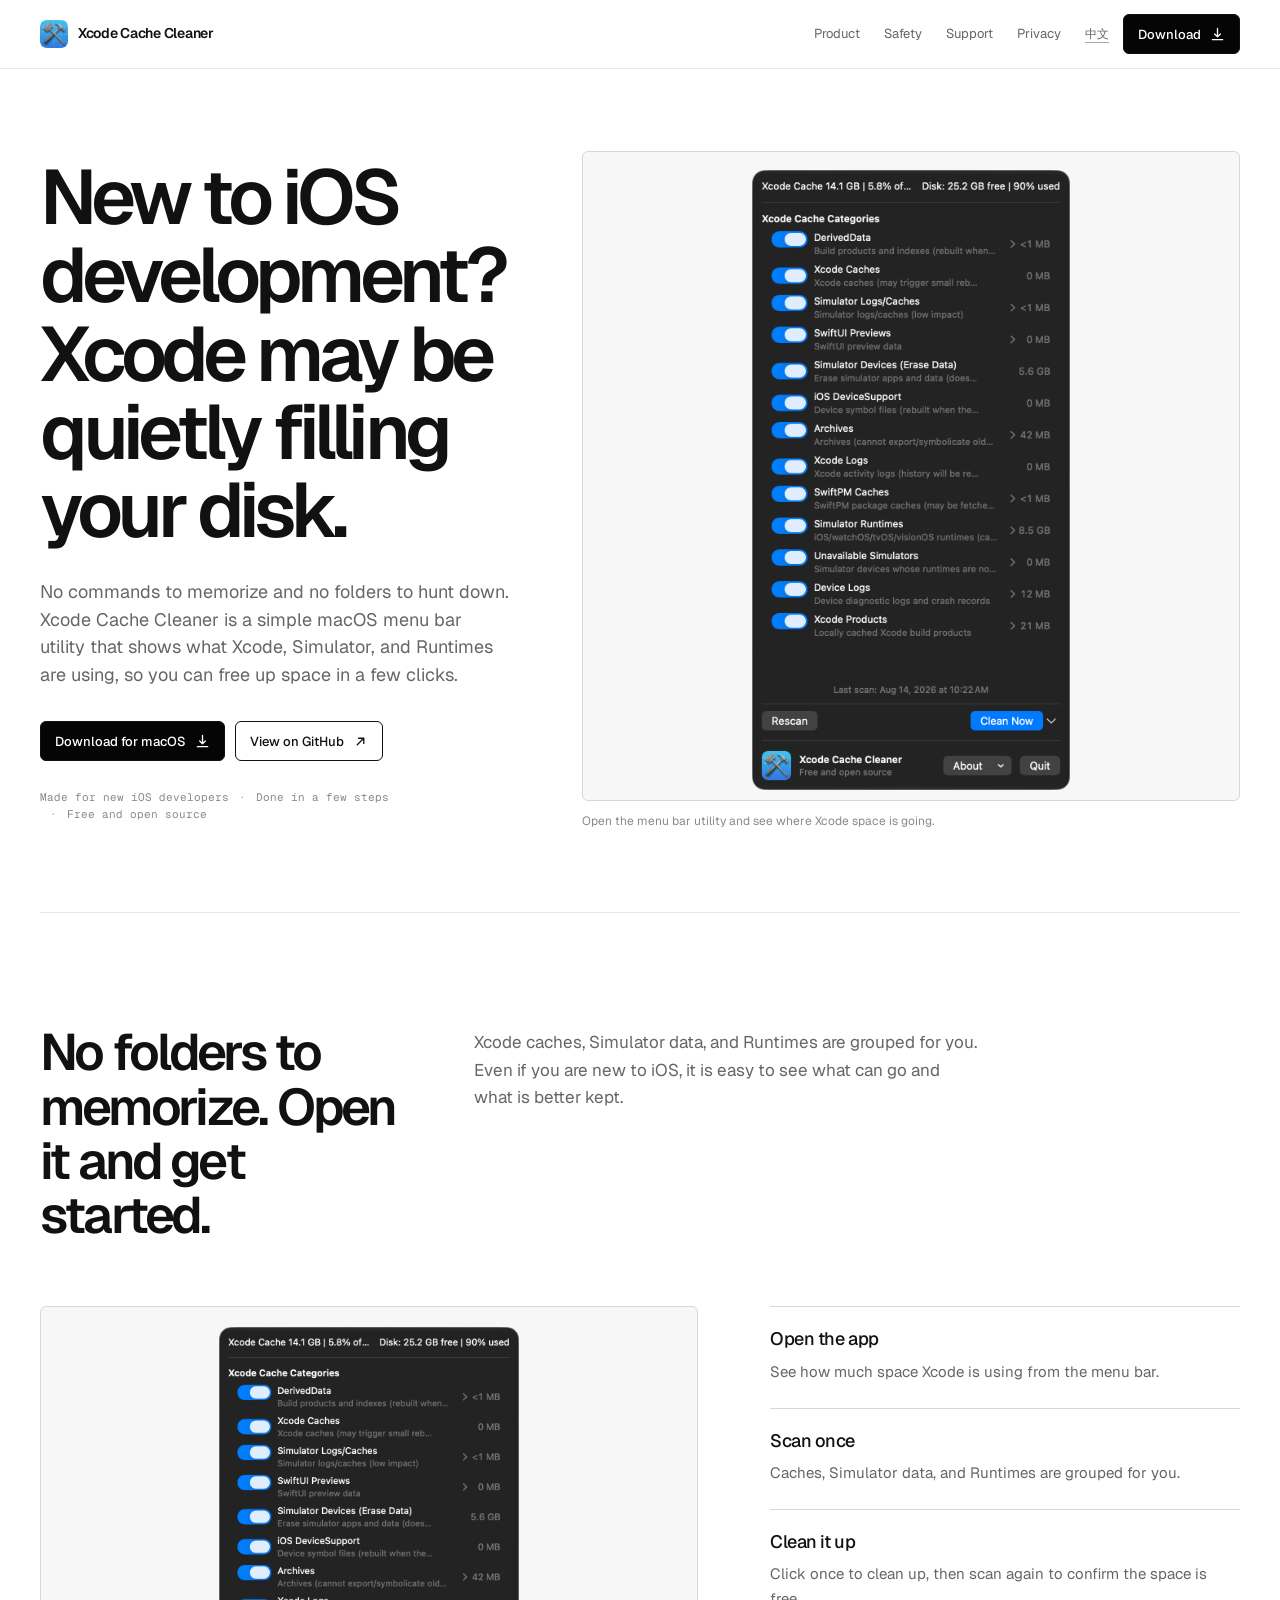
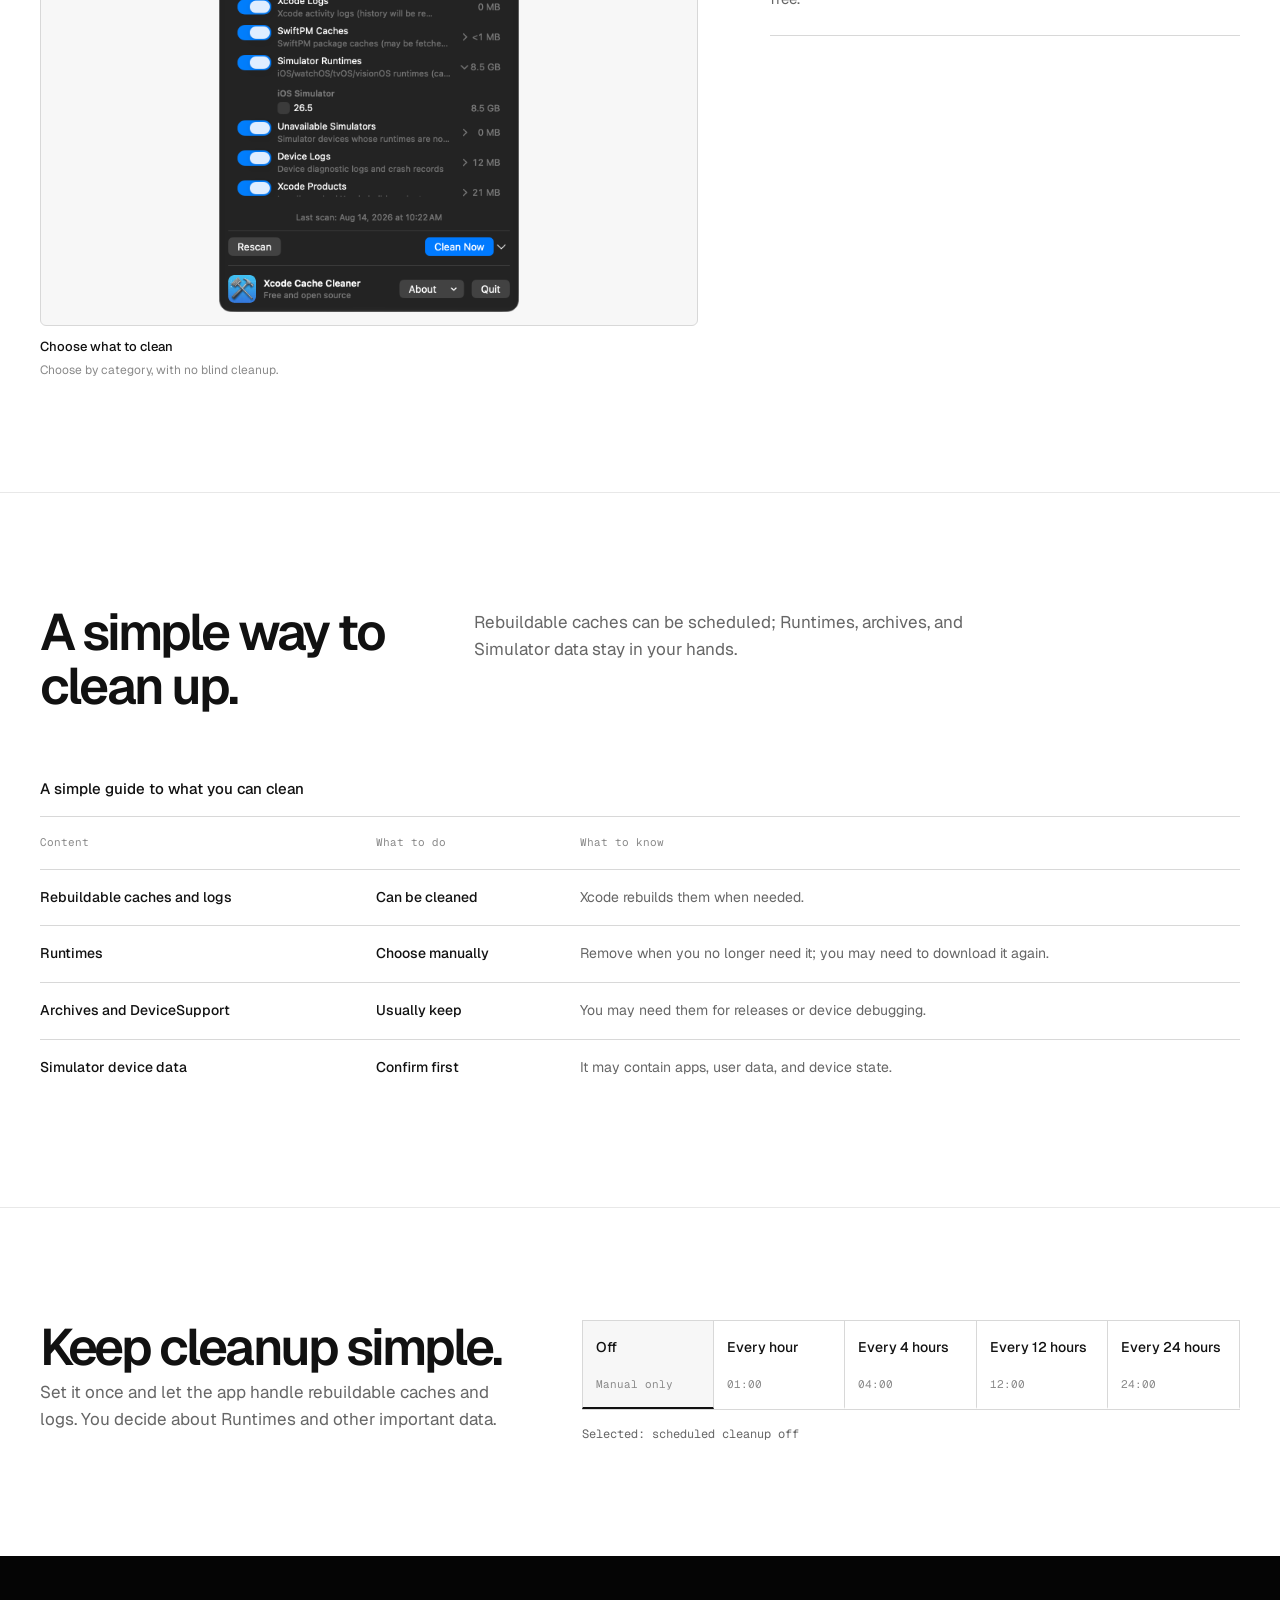
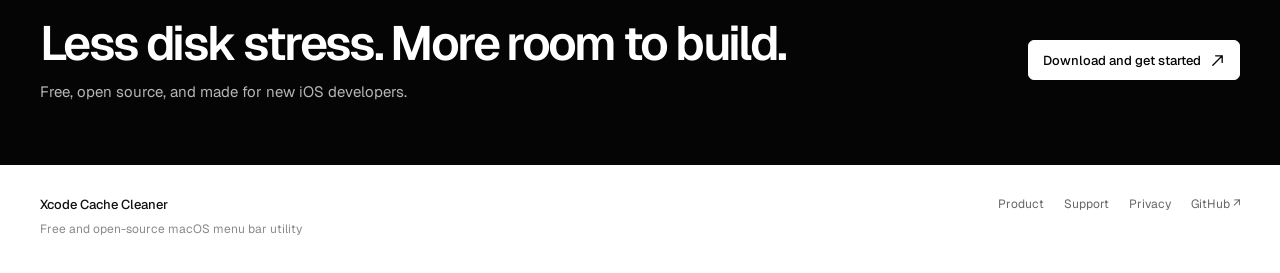
==== commit f412521c: "Add English product screenshots" ====
--- a/index.html
+++ b/index.html
@@ -83,7 +83,12 @@
 
       <figure class="opening-evidence">
         <div class="evidence-frame evidence-frame-overview">
-          <img src="docs/screenshots/menu-overview.png" alt="Xcode Cache Cleaner menu showing Xcode storage categories and sizes" fetchpriority="high" />
+          <div class="lang-media lang-zh">
+            <img src="docs/screenshots/menu-overview.png" alt="Xcode Cache Cleaner menu showing Xcode storage categories and sizes" fetchpriority="high" />
+          </div>
+          <div class="lang-media lang-en">
+            <img src="docs/screenshots/menu-overview-en.png" alt="Xcode Cache Cleaner menu showing Xcode storage categories and sizes in English" fetchpriority="high" />
+          </div>
         </div>
         <figcaption>
           <span class="lang-zh">打开菜单栏，Xcode 占了多少空间一目了然。</span>
@@ -108,7 +113,12 @@
         <div class="product-evidence-grid">
           <figure class="product-evidence">
             <div class="evidence-frame evidence-frame-detail">
-              <img src="docs/screenshots/runtime-selection.png" alt="Xcode Cache Cleaner with the Runtime category expanded" loading="lazy" />
+              <div class="lang-media lang-zh">
+                <img src="docs/screenshots/runtime-selection.png" alt="Xcode Cache Cleaner with the Runtime category expanded" loading="lazy" />
+              </div>
+              <div class="lang-media lang-en">
+                <img src="docs/screenshots/runtime-selection-en.png" alt="Xcode Cache Cleaner with the Runtime category expanded in English" loading="lazy" />
+              </div>
             </div>
             <figcaption>
               <strong><span class="lang-zh">需要清理什么，自己选</span><span class="lang-en">Choose what to clean</span></strong>
--- a/site.css
+++ b/site.css
@@ -103,12 +103,26 @@
   display: none;
 }
 
+.lang-media {
+  display: flex;
+  justify-content: center;
+  width: 100%;
+}
+
+.lang-media.lang-en {
+  display: none;
+}
+
 body[data-lang="en"] .lang-zh {
   display: none;
 }
 
 body[data-lang="en"] .lang-en {
   display: inline;
+}
+
+body[data-lang="en"] .lang-media.lang-en {
+  display: flex;
 }
 
 .site-header {
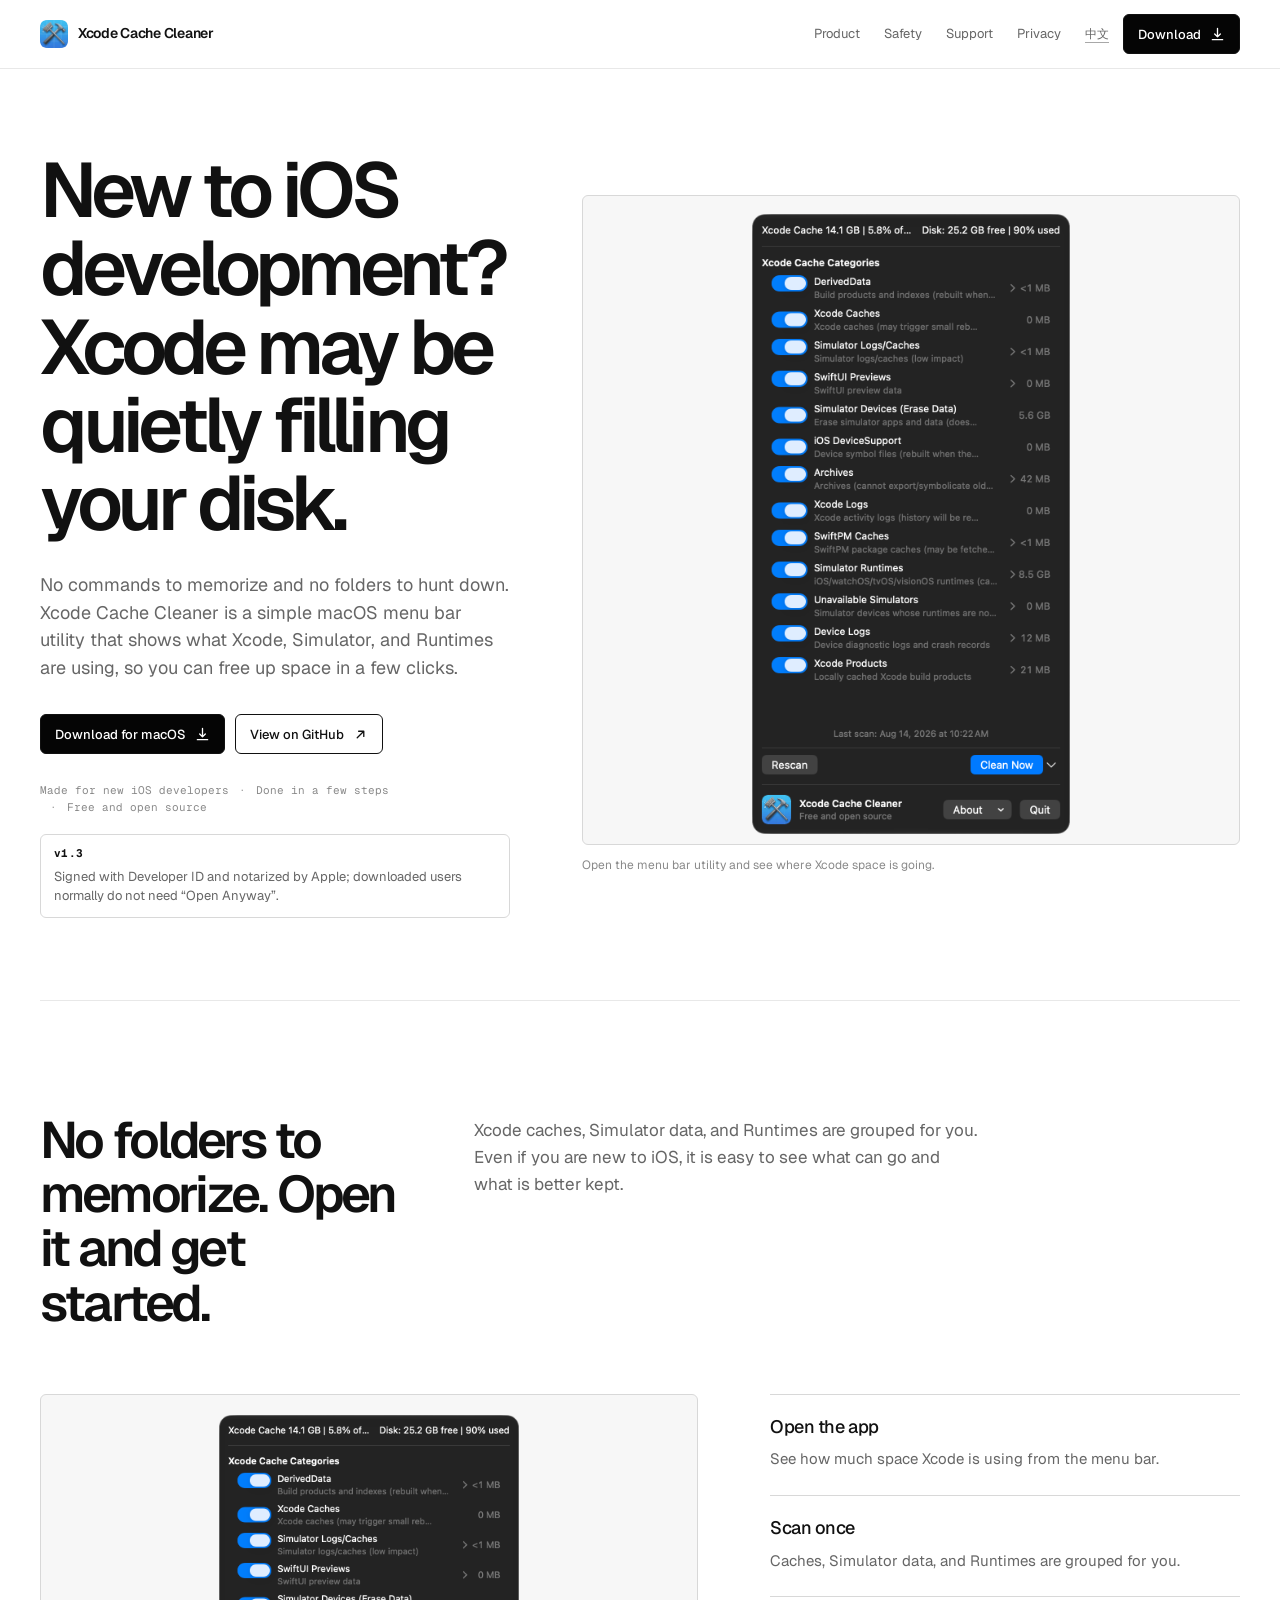
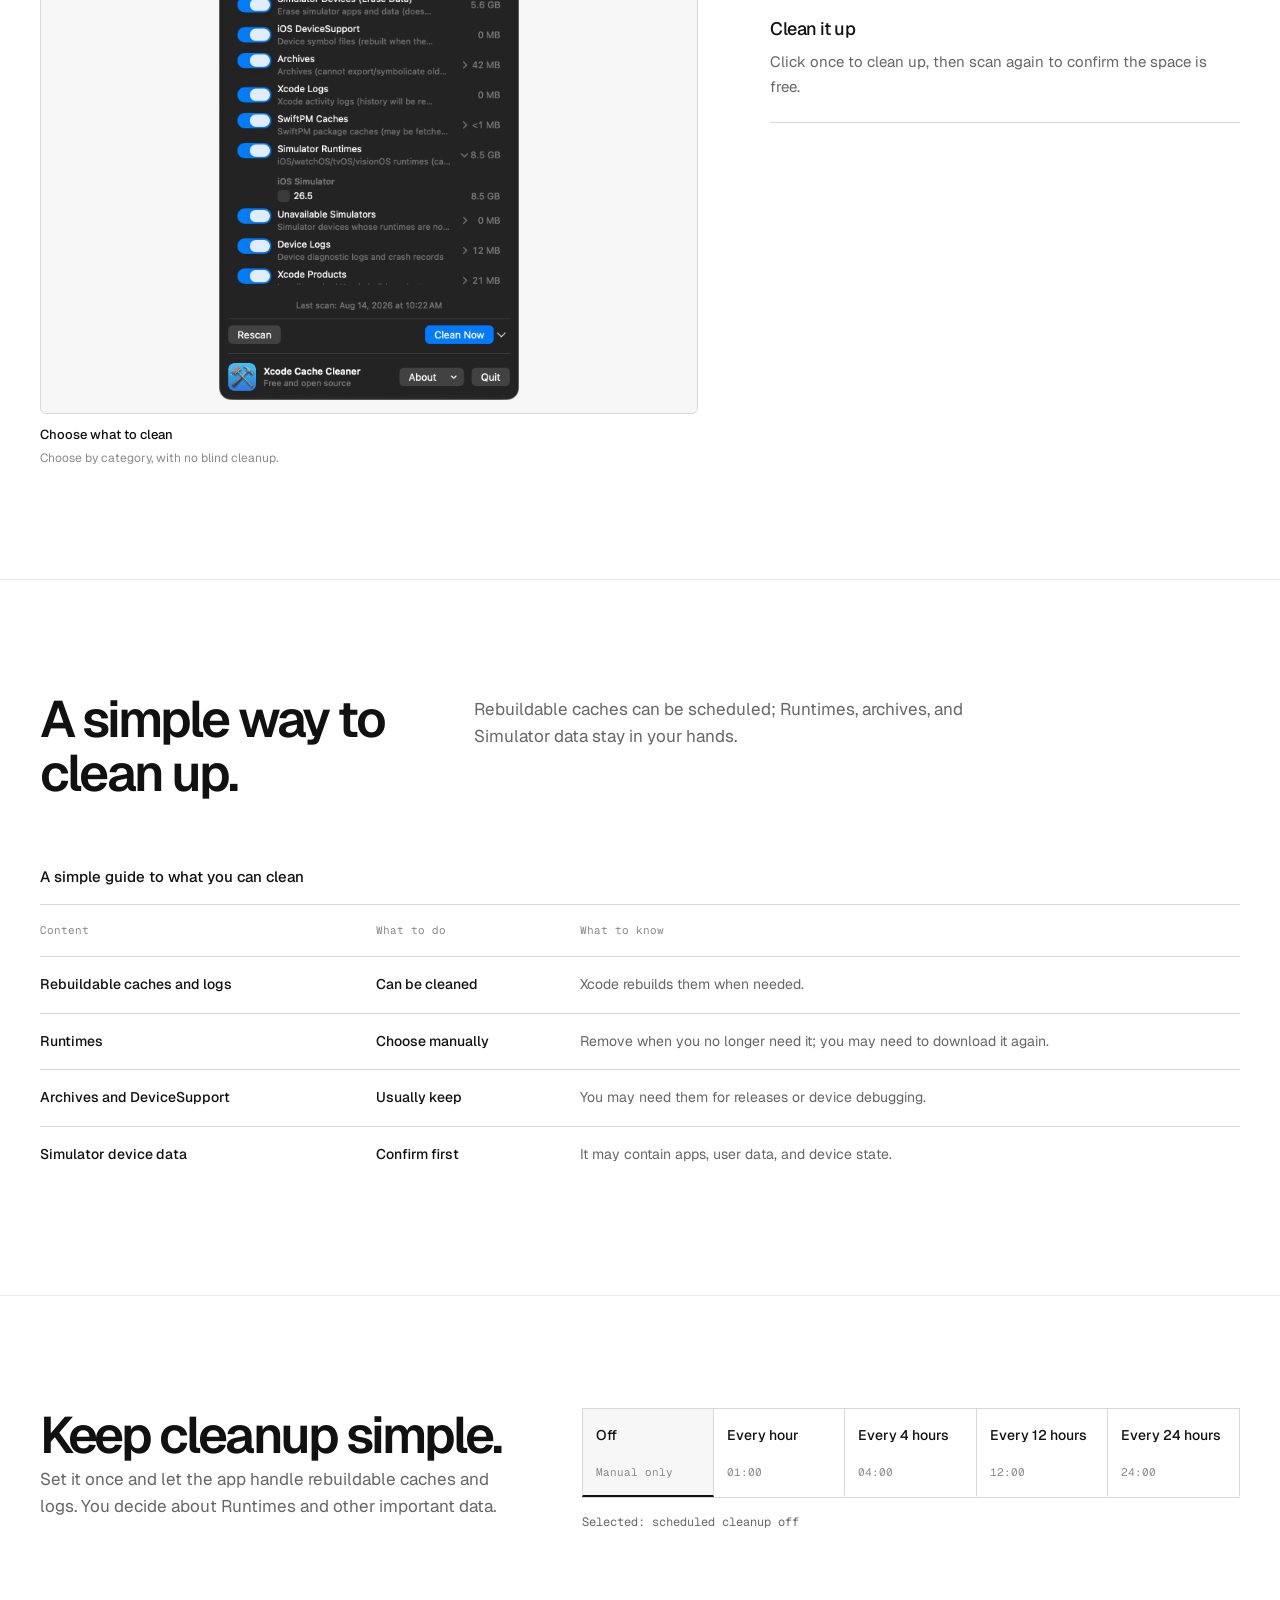
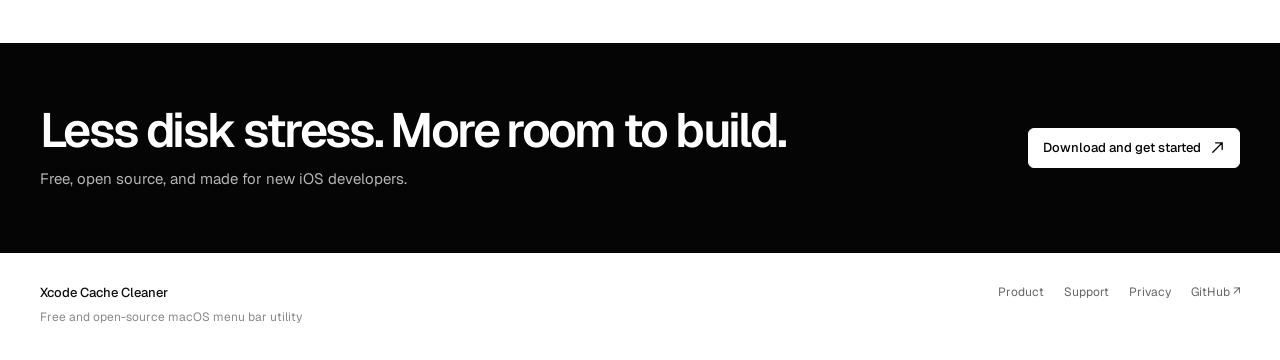
==== commit 77431ff5: "发布 1.3：签名与公证 DMG / Release 1.3: signed and notarized DMG 更新 macOS Release 签名、公证和 Staple 流程，并在 README" ====
--- a/index.html
+++ b/index.html
@@ -79,6 +79,11 @@
           <span><span class="lang-zh">几步完成</span><span class="lang-en">Done in a few steps</span></span>
           <span><span class="lang-zh">免费且开源</span><span class="lang-en">Free and open source</span></span>
         </p>
+        <p class="opening-release">
+          <strong>v1.3</strong>
+          <span class="lang-zh">已使用 Developer ID 签名并通过 Apple 公证，下载后通常无需“仍要打开”。</span>
+          <span class="lang-en">Signed with Developer ID and notarized by Apple; downloaded users normally do not need “Open Anyway”.</span>
+        </p>
       </div>
 
       <figure class="opening-evidence">
--- a/site.css
+++ b/site.css
@@ -365,6 +365,27 @@
   content: "·";
 }
 
+.opening-release {
+  display: flex;
+  flex-wrap: wrap;
+  gap: 6px 10px;
+  max-width: 570px;
+  margin: 18px 0 0;
+  padding: 11px 13px;
+  border: 1px solid var(--border-default);
+  border-radius: var(--radius);
+  color: var(--text-secondary);
+  font-size: 13px;
+  line-height: 1.45;
+}
+
+.opening-release strong {
+  color: var(--text-primary);
+  font-family: "Geist Mono", ui-monospace, SFMono-Regular, Menlo, monospace;
+  font-size: 11px;
+  letter-spacing: 0.04em;
+}
+
 .opening-evidence,
 .product-evidence {
   margin: 0;
